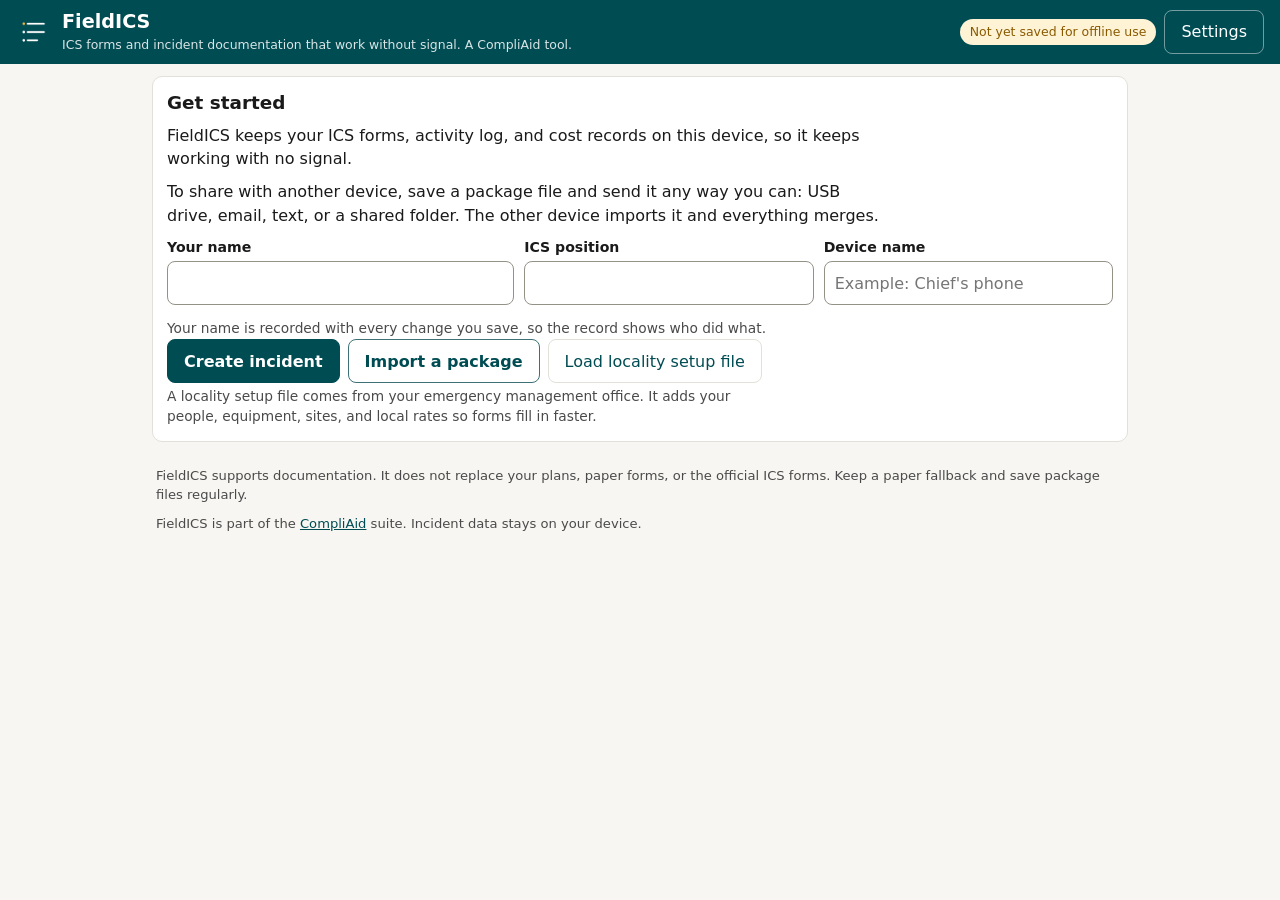
==== fieldics/index.html @ 42ddbeb1 "Add FieldICS at /fieldics/ and link it from the site FieldICS is an offline ICS forms and FEMA PA co" ====
<!doctype html>
<html lang="en">
<head>
  <meta charset="utf-8">
  <meta http-equiv="Content-Security-Policy" content="default-src 'self'; script-src 'self'; style-src 'self' 'unsafe-inline'; img-src 'self' data: blob:; media-src 'self' blob: mediastream:; connect-src 'self' data: blob:; font-src 'self'; worker-src 'self'; manifest-src 'self'; object-src 'none'; base-uri 'none'; form-action 'none'">
  <meta name="viewport" content="width=device-width, initial-scale=1, viewport-fit=cover">
  <meta name="theme-color" content="#004c53">
  <meta name="description" content="FieldICS by CompliAid: offline ICS forms and incident documentation for local emergency management.">
  <link rel="manifest" href="manifest.webmanifest">
  <link rel="icon" href="icons/icon-192.png">
  <link rel="apple-touch-icon" href="icons/apple-touch-icon.png">
  <link rel="stylesheet" href="styles.css">
  <title>FieldICS</title>
</head>
<body>
  <a class="skip" href="#view">Skip to the form</a>

  <header class="topbar">
    <div class="brand">
      <img src="icons/icon-192.png" alt="" width="36" height="36">
      <div>
        <h1>FieldICS</h1>
        <p class="tagline">ICS forms and incident documentation that work without signal. A CompliAid tool.</p>
      </div>
    </div>
    <div class="topbar-right">
      <span id="statusChip" class="chip" role="status">Starting...</span>
      <button type="button" id="settingsBtn" class="btn btn-quiet">Settings</button>
    </div>
  </header>

  <div id="banner" class="banner" role="alert" hidden></div>
  <div id="conflictBar" class="banner banner-info" hidden></div>
  <div id="noticeBar" class="notices" hidden></div>

  <main>
    <section id="incidentBar" class="card bar" hidden></section>
    <nav id="nav" class="tabs" aria-label="Forms" hidden></nav>
    <div id="view" tabindex="-1"></div>
  </main>

  <footer class="foot">
    <p>FieldICS supports documentation. It does not replace your plans, paper forms, or the official ICS forms. Keep a paper fallback and save package files regularly.</p>
    <p>FieldICS is part of the <a href="https://compliaid.com/">CompliAid</a> suite. Incident data stays on your device.</p>
  </footer>

  <div id="toast" class="toast" role="status" aria-live="polite" hidden></div>

  <button type="button" id="quickLogBtn" class="fab" aria-label="Log it: add an activity log entry" title="Add an ICS 214 entry from any screen (Ctrl+Shift+L)" hidden>Log it</button>

  <dialog id="quickLogDialog">
    <form id="qlForm" method="dialog" autocomplete="off">
      <h2>Log it</h2>
      <p class="hint">Adds an entry to the ICS 214 activity log without leaving this screen.</p>
      <div class="field">
        <label for="qlText">What happened</label>
        <textarea id="qlText" rows="4" maxlength="5000" required></textarea>
      </div>
      <div class="grid two">
        <div class="field">
          <label for="qlTime">Time of activity</label>
          <input type="datetime-local" id="qlTime">
        </div>
        <div class="field" id="qlNameBox">
          <label for="qlName">Your name</label>
          <input type="text" id="qlName" maxlength="120" list="people">
        </div>
      </div>
      <div class="row wrap">
        <button type="button" id="qlPhoto" class="btn btn-quiet btn-small">Add photo</button>
        <span id="qlPhotoNote" class="hint"></span>
      </div>
      <p id="qlError" class="error" role="alert" hidden></p>
      <div class="row end">
        <button type="button" id="qlCancel" class="btn btn-quiet">Cancel</button>
        <button type="submit" id="qlAdd" class="btn btn-primary">Add to log</button>
      </div>
    </form>
  </dialog>

  <dialog id="incidentDialog">
    <form id="incForm" method="dialog">
      <h2 id="incTitle">New incident</h2>
      <div class="field">
        <label for="incName">Incident name (required)</label>
        <input type="text" id="incName" maxlength="160" required>
      </div>
      <div class="grid two">
        <div class="field">
          <label for="incNumber">Incident number</label>
          <input type="text" id="incNumber" maxlength="60">
        </div>
        <div class="field">
          <label for="incLocation">Location or ICP</label>
          <input type="text" id="incLocation" maxlength="200">
        </div>
      </div>
      <fieldset id="incPeriodBox" class="field plain">
        <legend>Operational period 1</legend>
        <div class="grid two">
          <div class="field">
            <label for="incStart">Start</label>
            <input type="datetime-local" id="incStart">
          </div>
          <div class="field">
            <label for="incEnd">End</label>
            <input type="datetime-local" id="incEnd">
          </div>
        </div>
      </fieldset>
      <label class="check top field" for="incExercise"><input type="checkbox" id="incExercise"> This is an exercise or drill. Every screen, printout, PDF, and package file is marked EXERCISE, and pilot metrics count it separately.</label>
      <details id="incCostBox" class="field">
        <summary>Cost recovery details (for the PA cost summary)</summary>
        <div class="grid two">
          <div class="field">
            <label for="incApplicant">Applicant (agency name)</label>
            <input type="text" id="incApplicant" maxlength="200">
          </div>
          <div class="field">
            <label for="incPaId">FEMA PA ID</label>
            <input type="text" id="incPaId" maxlength="60">
          </div>
          <div class="field">
            <label for="incDisaster">Disaster number</label>
            <input type="text" id="incDisaster" maxlength="60" placeholder="DR-0000-VA">
          </div>
        </div>
      </details>
      <p id="incError" class="error" role="alert" hidden></p>
      <div class="row space">
        <button type="button" id="incDelete" class="btn btn-danger" hidden>Remove from this device</button>
        <span class="row">
          <button type="button" id="incCancel" class="btn btn-quiet">Cancel</button>
          <button type="submit" id="incSave" class="btn btn-primary">Save</button>
        </span>
      </div>
    </form>
  </dialog>

  <dialog id="periodDialog">
    <form id="perForm" method="dialog">
      <h2 id="perTitle">Operational period</h2>
      <p id="perNote" class="hint" hidden></p>
      <div class="grid two">
        <div class="field">
          <label for="perStart">Start (required)</label>
          <input type="datetime-local" id="perStart" required>
        </div>
        <div class="field">
          <label for="perEnd">End (required)</label>
          <input type="datetime-local" id="perEnd" required>
        </div>
      </div>
      <p id="perError" class="error" role="alert" hidden></p>
      <div class="row space">
        <button type="button" id="perDelete" class="btn btn-danger" hidden>Remove period</button>
        <span class="row">
          <button type="button" id="perCancel" class="btn btn-quiet">Cancel</button>
          <button type="submit" id="perSave" class="btn btn-primary">Save</button>
        </span>
      </div>
    </form>
  </dialog>

  <dialog id="settingsDialog">
    <form id="setForm" method="dialog">
      <h2>Settings</h2>
      <p class="hint">Saved on this device only. Your name and position fill in "Prepared by" and are recorded with every change you save.</p>
      <div class="grid two">
        <div class="field">
          <label for="setAuthor">Your name</label>
          <input type="text" id="setAuthor" maxlength="120">
        </div>
        <div class="field">
          <label for="setPosition">ICS position</label>
          <input type="text" id="setPosition" maxlength="120" list="ics-positions">
        </div>
        <div class="field">
          <label for="setAgency">Home agency</label>
          <input type="text" id="setAgency" maxlength="200">
        </div>
        <div class="field">
          <label for="setDevice">Device name</label>
          <input type="text" id="setDevice" maxlength="120" placeholder="Example: Chief's phone">
        </div>
      </div>
      <div class="grid two">
        <div class="field">
          <label for="setTheme">Display</label>
          <select id="setTheme">
            <option value="system">Match the device</option>
            <option value="light">Light</option>
            <option value="dark">Night (dark)</option>
          </select>
        </div>
        <div class="field">
          <label for="setText">Text size</label>
          <select id="setText">
            <option value="normal">Normal</option>
            <option value="large">Large</option>
            <option value="larger">Larger</option>
          </select>
        </div>
      </div>
      <div class="settings-tools">
        <button type="button" id="setSetupBtn" class="btn btn-quiet">Locality setup <span id="setSetupState" class="count"></span></button>
        <button type="button" id="setLockBtn" class="btn btn-quiet">Device lock <span id="setLockState" class="count"></span></button>
        <button type="button" id="setClockBtn" class="btn btn-quiet">Clock check</button>
      </div>
      <p id="setInfo" class="hint"></p>
      <div class="row end">
        <button type="button" id="setCancel" class="btn btn-quiet">Cancel</button>
        <button type="submit" id="setSave" class="btn btn-primary">Save</button>
      </div>
    </form>
  </dialog>

  <dialog id="exportDialog">
    <form id="expForm" method="dialog">
      <h2>Save package file</h2>
      <fieldset class="field plain">
        <legend>What to include</legend>
        <label class="choice"><input type="radio" name="expScope" value="full" checked> Everything in this incident</label>
        <label class="choice"><input type="radio" name="expScope" value="changes" id="expChanges"> Only changes since my last export <span id="expChangesCount"></span></label>
        <p class="hint">When in doubt, choose Everything. Importing the same item twice never creates duplicates.</p>
      </fieldset>
      <div class="field">
        <label class="check top" for="expNoPhotos"><input type="checkbox" id="expNoPhotos"> Leave out photos</label>
        <p class="hint" id="expPhotosNote"></p>
      </div>
      <div class="field">
        <label for="expPass">Passphrase (optional)</label>
        <input type="password" id="expPass" autocomplete="new-password">
        <p class="hint" id="expPassHint">Locks the file so only someone with the passphrase can read it. At least 8 characters. Share the passphrase separately, and do not lose it. It cannot be recovered.</p>
      </div>
      <div class="field">
        <label for="expPass2">Repeat passphrase</label>
        <input type="password" id="expPass2" autocomplete="new-password">
      </div>
      <p id="expError" class="error" role="alert" hidden></p>
      <div class="row end wrap">
        <button type="button" id="expCancel" class="btn btn-quiet">Cancel</button>
        <button type="button" id="expShare" class="btn" hidden>Share...</button>
        <button type="submit" id="expSave" class="btn btn-primary">Save file</button>
      </div>
    </form>
  </dialog>

  <dialog id="passDialog">
    <form id="passForm" method="dialog">
      <h2 id="passTitle">Passphrase</h2>
      <p id="passMessage"></p>
      <div class="field">
        <label for="passInput">Passphrase</label>
        <input type="password" id="passInput" autocomplete="off">
      </div>
      <p id="passError" class="error" role="alert" hidden></p>
      <div class="row end">
        <button type="button" id="passCancel" class="btn btn-quiet">Skip this file</button>
        <button type="submit" id="passOk" class="btn btn-primary">Unlock</button>
      </div>
    </form>
  </dialog>

  <dialog id="logPrintDialog">
    <form id="lpForm" method="dialog">
      <h2>ICS 214 activity log</h2>
      <p class="hint">Choose whose log and which period. The next screen saves a PDF or prints.</p>
      <div class="grid two">
        <div class="field">
          <label for="lpWho">Whose log</label>
          <select id="lpWho"></select>
        </div>
        <div class="field">
          <label for="lpPeriod">Operational period</label>
          <select id="lpPeriod"></select>
        </div>
        <div class="field">
          <label for="lpAgency">Home agency (and unit)</label>
          <input type="text" id="lpAgency" maxlength="200">
        </div>
        <div class="field">
          <label for="lpBy">Prepared by</label>
          <input type="text" id="lpBy" maxlength="120">
        </div>
        <div class="field">
          <label for="lpByPos">Position/title</label>
          <input type="text" id="lpByPos" maxlength="120" list="ics-positions">
        </div>
      </div>
      <label class="check field" for="lpPhotos"><input type="checkbox" id="lpPhotos"> Add a photo appendix</label>
      <div class="row end">
        <button type="button" id="lpCancel" class="btn btn-quiet">Cancel</button>
        <button type="submit" id="lpGo" class="btn btn-primary">Continue</button>
      </div>
    </form>
  </dialog>

  <dialog id="costPrintDialog">
    <form id="cpForm" method="dialog">
      <h2>PA cost summary</h2>
      <p class="hint">Lays out entries the way the FEMA Public Assistance summary records group them. Prints best in landscape.</p>
      <div class="grid two">
        <div class="field">
          <label for="cpCategory">Category of work</label>
          <select id="cpCategory"></select>
        </div>
        <div class="field">
          <label for="cpSite">Location or site</label>
          <select id="cpSite"></select>
        </div>
      </div>
      <fieldset class="field plain">
        <legend>Include</legend>
        <div id="cpTypes" class="checks-row"></div>
      </fieldset>
      <div class="grid two">
        <div class="field">
          <label for="cpBy">Certified by</label>
          <input type="text" id="cpBy" maxlength="120">
        </div>
        <div class="field">
          <label for="cpTitle">Title</label>
          <input type="text" id="cpTitle" maxlength="120">
        </div>
      </div>
      <label class="check field" for="cpPhotos"><input type="checkbox" id="cpPhotos"> Add a photo appendix (receipts and work photos)</label>
      <div class="row end">
        <button type="button" id="cpCancel" class="btn btn-quiet">Cancel</button>
        <button type="submit" id="cpGo" class="btn btn-primary">Continue</button>
      </div>
    </form>
  </dialog>

  <dialog id="messageDialog">
    <form method="dialog">
      <h2 id="msgTitle"></h2>
      <ul id="msgList" class="msg-list"></ul>
      <div class="row end">
        <button type="submit" class="btn btn-primary">OK</button>
      </div>
    </form>
  </dialog>

  <dialog id="panelDialog" class="wide">
    <div class="panel-head">
      <h2 id="panelTitle"></h2>
      <button type="button" id="panelClose" class="btn btn-quiet">Close</button>
    </div>
    <div id="panelBody"></div>
  </dialog>

  <section id="printArea" aria-hidden="true"></section>

  <input type="file" id="importFile" accept=".json,application/json" multiple hidden>
  <input type="file" id="imageFile" accept="image/*" hidden>
  <input type="file" id="photoFiles" accept="image/*" multiple hidden>
  <input type="file" id="setupFile" accept=".json,application/json" hidden>
  <input type="file" id="csvFile" accept=".csv,text/csv" hidden>
  <datalist id="ics-positions"></datalist>
  <datalist id="people"></datalist>
  <datalist id="cost-sites"></datalist>
  <datalist id="autofill-keys"></datalist>
  <datalist id="checkin-places"></datalist>

  <script src="js/forms.js"></script>
  <script src="js/core.js"></script>
  <script src="js/store.js"></script>
  <script src="js/print.js"></script>
  <script src="js/checks.js"></script>
  <script src="js/setup.js"></script>
  <script src="js/metrics.js"></script>
  <script src="js/secure.js"></script>
  <script src="js/qr.js"></script>
  <script src="js/pdf.js"></script>
  <script src="js/data/fema-rates-2025.js"></script>
  <script src="js/app/base.js"></script>
  <script src="js/app/state.js"></script>
  <script src="js/app/shell.js"></script>
  <script src="js/app/log.js"></script>
  <script src="js/app/editor.js"></script>
  <script src="js/app/photos.js"></script>
  <script src="js/app/lists.js"></script>
  <script src="js/app/costs.js"></script>
  <script src="js/app/records.js"></script>
  <script src="js/app/dialogs.js"></script>
  <script src="js/app/share.js"></script>
  <script src="js/app/printing.js"></script>
  <script src="js/app/checkin.js"></script>
  <script src="js/app/locality.js"></script>
  <script src="js/app/readiness.js"></script>
  <script src="js/app/tools.js"></script>
  <script src="js/app/lock.js"></script>
  <script src="js/app/transfer.js"></script>
  <script src="js/app/main.js"></script>
</body>
</html>
---- fieldics/styles.css ----
:root {
  --navy: #004c53;
  --navy-dark: #00363b;
  --steel: #3d7177;
  --bg: #f7f6f2;
  --card: #ffffff;
  --text: #1a1a1a;
  --muted: #4a4a4a;
  --line: #e2e0d8;
  --soft: #fbfaf7;
  --ok: #1d6b45;
  --ok-bg: #e3f3ea;
  --warn: #8a5a00;
  --warn-bg: #fff3d6;
  --warn-line: #ecd38e;
  --info-bg: #fff8e1;
  --danger: #a12b2b;
  --danger-bg: #fbe7e7;
  --focus: #0b63ce;
  --radius: 10px;
}

* { box-sizing: border-box; }

html { -webkit-text-size-adjust: 100%; }

body {
  margin: 0;
  background: var(--bg);
  color: var(--text);
  font: 16px/1.45 system-ui, -apple-system, "Segoe UI", Roboto, Helvetica, Arial, sans-serif;
  padding-bottom: env(safe-area-inset-bottom);
}

h1, h2, h3, h4 { margin: 0; line-height: 1.25; }
h2 { font-size: 1.15rem; margin-bottom: 10px; }
p { margin: 0 0 10px; }
a { color: var(--navy); }

.sr-only {
  position: absolute;
  width: 1px;
  height: 1px;
  padding: 0;
  margin: -1px;
  overflow: hidden;
  clip: rect(0, 0, 0, 0);
  white-space: nowrap;
  border: 0;
}

.skip {
  position: absolute;
  left: -999px;
  top: 8px;
  background: #fff;
  color: var(--navy);
  padding: 8px 12px;
  border-radius: 8px;
  z-index: 100;
}
.skip:focus { left: 8px; }

/* ---------- top bar and banners ---------- */

.topbar {
  background: var(--navy);
  color: #fff;
  padding: 10px 16px;
  padding-top: calc(10px + env(safe-area-inset-top));
  display: flex;
  align-items: center;
  justify-content: space-between;
  gap: 10px;
  flex-wrap: wrap;
}
.brand { display: flex; align-items: center; gap: 10px; min-width: 0; }
.brand img { border-radius: 8px; flex: 0 0 auto; }
.brand h1 { font-size: 1.2rem; }
.tagline { margin: 2px 0 0; font-size: 0.78rem; opacity: 0.85; }
@media (max-width: 520px) {
  .tagline { display: none; }
  .topbar { padding-top: calc(8px + env(safe-area-inset-top)); padding-bottom: 8px; }
}
.topbar-right { display: flex; align-items: center; gap: 8px; flex-wrap: wrap; }
.topbar .btn-quiet { color: #fff; border-color: rgba(255, 255, 255, 0.45); background: transparent; }
.topbar .btn-quiet:hover { background: rgba(255, 255, 255, 0.12); }

.chip {
  font-size: 0.78rem;
  padding: 4px 10px;
  border-radius: 999px;
  background: rgba(255, 255, 255, 0.16);
  white-space: nowrap;
}
.chip.ok { background: var(--ok-bg); color: var(--ok); }
.chip.warn { background: var(--warn-bg); color: var(--warn); }

.banner {
  background: var(--warn-bg);
  color: var(--warn);
  padding: 10px 16px;
  font-weight: 600;
  border-bottom: 1px solid var(--warn-line);
}
.banner-info { background: var(--info-bg); color: var(--warn-ink); font-weight: 500; }
.banner-info p { margin: 0 0 8px; font-weight: 600; }

/* ---------- layout ---------- */

main { max-width: 1000px; margin: 0 auto; padding: 12px 12px 8px; }
/* Room to scroll the last item clear of the Log it button. */
body:has(#quickLogBtn:not([hidden])) main { padding-bottom: 96px; }

.card {
  background: var(--card);
  border: 1px solid var(--line);
  border-radius: var(--radius);
  padding: 14px;
  margin-bottom: 12px;
}

.row { display: flex; align-items: center; gap: 8px; }
.row.wrap { flex-wrap: wrap; }
.row.end { justify-content: flex-end; margin-top: 12px; }
.row.space { justify-content: space-between; margin-top: 12px; flex-wrap: wrap; }
.tools { margin: 10px 0 0; }
.filters { margin: 10px 0; }
.filters select { width: auto; min-width: 160px; flex: 1 1 160px; }

.grid { display: grid; gap: 10px; grid-template-columns: 1fr; }
@media (min-width: 640px) {
  .grid.two { grid-template-columns: 1fr 1fr; }
  .grid.three { grid-template-columns: 1.2fr 1fr 1fr; }
}

.bar { padding: 8px 10px; }
.bar-row { display: flex; flex-wrap: wrap; align-items: center; gap: 2px 10px; }
.bar-row + .bar-row { margin-top: 6px; padding-top: 6px; border-top: 1px solid var(--line); }
.bar-label {
  width: 100%;
  font-weight: 700;
  font-size: 0.72rem;
  text-transform: uppercase;
  letter-spacing: 0.05em;
  color: var(--muted);
}
.bar-controls { display: flex; align-items: center; gap: 6px; flex: 1 1 auto; min-width: 0; }
.bar-controls select { flex: 1 1 auto; width: auto; min-width: 0; min-height: 40px; padding: 6px 8px; }
.bar-controls .btn { flex: 0 0 auto; min-height: 40px; }
.bar-controls .grow { flex: 1 1 auto; margin: 0; }
@media (min-width: 720px) {
  .bar-label { width: 150px; }
}

/* ---------- navigation ---------- */

.tabs {
  display: flex;
  gap: 6px;
  overflow-x: auto;
  padding: 2px 2px 8px;
  margin: 0 0 10px;
  scrollbar-width: thin;
  -webkit-overflow-scrolling: touch;
}
.tab, .subtab {
  flex: 0 0 auto;
  display: inline-flex;
  align-items: center;
  min-height: 40px;
  padding: 8px 14px;
  border-radius: 999px;
  border: 1px solid var(--line);
  background: #fff;
  color: var(--navy);
  font-weight: 600;
  font-size: 0.92rem;
  text-decoration: none;
  white-space: nowrap;
}
.tab:hover, .subtab:hover { background: #eceae3; }
@media (min-width: 760px) {
  .tabs, .subtabs { flex-wrap: wrap; overflow-x: visible; }
}
.tab[aria-current="page"], .subtab[aria-current="page"] { background: var(--navy); border-color: var(--navy); color: #fff; }
.badge {
  display: inline-block;
  min-width: 20px;
  padding: 0 6px;
  margin-left: 6px;
  border-radius: 999px;
  background: #c77700;
  color: #fff;
  font-size: 0.75rem;
  text-align: center;
}
.subtabs { display: flex; gap: 6px; overflow-x: auto; padding: 0 2px 8px; margin-bottom: 4px; }
.subtab { min-height: 36px; padding: 6px 12px; font-size: 0.88rem; }
.subtab .count { color: inherit; opacity: 0.75; margin-left: 2px; }

/* ---------- controls ---------- */

.field { margin: 0 0 10px; min-width: 0; }
.field label, .field legend { display: block; font-weight: 600; font-size: 0.88rem; margin-bottom: 4px; padding: 0; }
fieldset.plain { border: 0; padding: 0; margin: 0 0 10px; min-width: 0; }
details.field summary { cursor: pointer; font-weight: 600; color: var(--navy); margin-bottom: 8px; }

input[type="text"], input[type="password"], input[type="search"], input[type="datetime-local"], input[type="date"], input[type="time"], select, textarea {
  width: 100%;
  min-height: 44px;
  padding: 9px 10px;
  border: 1px solid #949187;
  border-radius: 8px;
  background: #fff;
  color: var(--text);
  font: inherit;
}
textarea { resize: vertical; min-height: 72px; }
input[aria-invalid="true"] { border-color: var(--danger); background: #fffafa; }
input.num { font-variant-numeric: tabular-nums; }

input:focus-visible, select:focus-visible, textarea:focus-visible, button:focus-visible, a:focus-visible {
  outline: 3px solid var(--focus);
  outline-offset: 1px;
}

.with-btn { display: flex; flex-wrap: wrap; gap: 6px; align-items: center; }
.with-btn input { flex: 1 1 190px; min-width: 0; }
.affix { display: flex; align-items: center; gap: 6px; }
.affix span { color: var(--muted); font-weight: 600; }
.affix input { flex: 1 1 auto; min-width: 0; }

.choice { display: flex; gap: 8px; align-items: flex-start; font-weight: 400 !important; margin-bottom: 6px !important; }
.choice input { margin-top: 5px; }
.check { display: inline-flex; align-items: center; gap: 6px; font-weight: 500 !important; cursor: pointer; }
.check input { width: 20px; height: 20px; margin: 0; flex: 0 0 auto; }
.check.small { font-size: 0.88rem; color: var(--muted); }
.check.top { align-items: flex-start; }
.check.top input { margin-top: 2px; }
.checks-row { display: flex; flex-wrap: wrap; gap: 8px 18px; }

.btn {
  min-height: 44px;
  padding: 9px 16px;
  border-radius: 8px;
  border: 1px solid var(--steel);
  background: #fff;
  color: var(--navy);
  font: inherit;
  font-weight: 600;
  cursor: pointer;
  text-decoration: none;
  display: inline-flex;
  align-items: center;
  justify-content: center;
  gap: 6px;
}
.btn:hover { background: #eceae3; }
.btn-primary { background: var(--navy); color: #fff; border-color: var(--navy); }
.btn-primary:hover { background: var(--navy-dark); }
.btn-quiet { border-color: var(--line); font-weight: 500; }
.btn-danger { color: var(--danger); border-color: var(--danger); }
.btn-danger:hover { background: var(--danger-bg); }
.btn-small { min-height: 36px; padding: 5px 12px; font-size: 0.86rem; }
.btn[disabled] { opacity: 0.5; cursor: not-allowed; }

.hint { color: var(--muted); font-size: 0.86rem; margin: 4px 0 0; }
.error { color: var(--danger); font-weight: 600; font-size: 0.92rem; margin: 8px 0 0; }
.field-error { color: var(--danger); font-size: 0.82rem; margin: 4px 0 0; }
.count { font-weight: 400; color: var(--muted); font-size: 0.9rem; }
.warn-text { color: var(--warn); font-weight: 600; }

/* ---------- editor ---------- */

.view-head { display: flex; justify-content: space-between; align-items: flex-start; gap: 10px; flex-wrap: wrap; }
.view-head h2 { margin-bottom: 4px; }
.auto-info { display: flex; flex-wrap: wrap; gap: 6px 22px; margin: 8px 0 0; }
.auto-info div { min-width: 0; }
.auto-info dt { font-size: 0.75rem; text-transform: uppercase; letter-spacing: 0.04em; color: var(--muted); }
.auto-info dd { margin: 0; font-weight: 600; overflow-wrap: anywhere; }
.saved-line { margin-top: 8px; }

.conflict-note {
  background: var(--warn-bg);
  border: 1px solid var(--warn-line);
  border-radius: 8px;
  padding: 10px 12px;
  margin: 10px 0 0;
  color: var(--warn-ink);
}
.conflict-note p { margin: 0 0 8px; }
.conflict-note p:last-child { margin-bottom: 0; }

.editor { display: grid; gap: 12px; grid-template-columns: minmax(0, 1fr); }
@media (min-width: 760px) {
  .editor { grid-template-columns: minmax(0, 1fr) minmax(0, 1fr); }
  .editor > * { grid-column: 1 / -1; }
  .editor > .block.half { grid-column: auto; }
}
.block {
  background: var(--card);
  border: 1px solid var(--line);
  border-radius: var(--radius);
  padding: 12px 14px;
  min-width: 0;
}
.block-title { font-size: 0.98rem; color: var(--navy); margin-bottom: 8px; }
.block > .hint { margin: -2px 0 10px; }
.section-title {
  font-size: 0.82rem;
  text-transform: uppercase;
  letter-spacing: 0.06em;
  color: var(--muted);
  margin: 6px 0 -4px;
}
.block-grid {
  display: grid;
  gap: 0 12px;
  grid-template-columns: repeat(auto-fill, minmax(min(100%, 240px), 1fr));
}
.block-grid > .kind-textarea,
.block-grid > .kind-rows,
.block-grid > .kind-checks,
.block-grid > .kind-image { grid-column: 1 / -1; }

.rows-list { margin: 4px 0 8px; }
.row-card {
  border: 1px solid var(--line);
  border-radius: 8px;
  padding: 10px;
  margin-bottom: 10px;
  background: var(--soft);
}
.row-head { display: flex; justify-content: space-between; align-items: center; gap: 8px; flex-wrap: wrap; margin-bottom: 6px; }
.row-num { font-weight: 700; font-size: 0.88rem; color: var(--navy); }
.row-tools { display: flex; gap: 6px; flex-wrap: wrap; }
.row-grid {
  display: grid;
  gap: 0 10px;
  grid-template-columns: repeat(auto-fill, minmax(min(100%, 170px), 1fr));
}
.row-grid > .kind-textarea { grid-column: 1 / -1; }
.row-grid .field label { font-size: 0.82rem; }

.image-field .thumb {
  display: block;
  max-width: 100%;
  max-height: 340px;
  border-radius: 8px;
  border: 1px solid var(--line);
  margin-bottom: 8px;
  background: #fff;
}

.actionbar {
  position: sticky;
  bottom: 0;
  z-index: 20;
  display: flex;
  flex-wrap: wrap;
  align-items: center;
  gap: 8px;
  margin: 12px -12px 0;
  padding: 10px 12px calc(10px + env(safe-area-inset-bottom));
  background: rgba(247, 246, 242, 0.97);
  border-top: 1px solid var(--line);
}
.dirty { color: var(--warn); font-weight: 600; font-size: 0.88rem; }
.form-error { margin: 10px 2px; }

/* ---------- lists ---------- */

.items { list-style: none; margin: 10px 0 0; padding: 0; }
.items li + li { margin-top: 8px; }
.item {
  display: block;
  padding: 10px 12px;
  border: 1px solid var(--line);
  border-left: 5px solid var(--steel);
  border-radius: 8px;
  color: var(--text);
  text-decoration: none;
  background: #fff;
}
.item:hover { background: #f3f1ec; }
.item.needs { border-left-color: #c77700; }
.item.is-deleted { opacity: 0.6; border-left-style: dashed; }
.item-top { display: flex; flex-wrap: wrap; align-items: center; gap: 6px 10px; }
.item-title { font-weight: 700; color: var(--navy); overflow-wrap: anywhere; }
.item-line { display: block; font-size: 0.88rem; color: var(--muted); margin-top: 2px; overflow-wrap: anywhere; }
.total-line { font-weight: 600; margin: 10px 0 0; }

.tag {
  display: inline-block;
  font-size: 0.74rem;
  font-weight: 700;
  padding: 2px 8px;
  border-radius: 999px;
  background: #e4eeee;
  color: var(--navy);
  margin-right: 4px;
}
.tag.warn { background: var(--warn-bg); color: var(--warn); }

.table-wrap { overflow-x: auto; margin: 8px 0; }
table.data { width: 100%; border-collapse: collapse; font-size: 0.92rem; }
table.data th, table.data td { text-align: left; padding: 8px; border-bottom: 1px solid var(--line); vertical-align: top; }
table.data th { font-size: 0.8rem; text-transform: uppercase; letter-spacing: 0.04em; color: var(--muted); }
table.data .num { text-align: right; font-variant-numeric: tabular-nums; white-space: nowrap; }
table.data tr.total td { font-weight: 700; border-bottom: 0; }
.small-title { font-size: 0.95rem; margin: 14px 0 4px; }

/* ---------- activity log ---------- */

.correct-banner {
  display: flex;
  justify-content: space-between;
  gap: 10px;
  background: var(--warn-bg);
  border: 1px solid var(--warn-line);
  border-radius: 8px;
  padding: 10px;
  margin-bottom: 12px;
}
.correct-banner p { margin: 4px 0 0; }
.log-head { display: flex; justify-content: space-between; align-items: center; gap: 10px; flex-wrap: wrap; margin-bottom: 10px; }
.log-head h2 { margin: 0; }
.log-head select { width: auto; min-width: 140px; }
.log { list-style: none; margin: 0; padding: 0; }
.entry {
  border: 1px solid var(--line);
  border-left: 5px solid var(--steel);
  border-radius: 8px;
  padding: 10px 12px;
  margin-bottom: 10px;
  background: #fff;
}
.entry.is-correction { border-left-color: var(--warn); background: #fffdf6; }
.entry.is-superseded { border-left-color: #a3a097; background: #f6f5f1; }
.entry.is-remote { border-left-style: dashed; }
.entry-head { display: flex; justify-content: space-between; gap: 8px; flex-wrap: wrap; font-size: 0.88rem; color: var(--muted); }
.entry-time { font-weight: 700; color: var(--text); font-variant-numeric: tabular-nums; }
.entry-text { margin: 6px 0; white-space: pre-wrap; overflow-wrap: anywhere; }
.entry-foot { display: flex; justify-content: space-between; align-items: center; gap: 8px; flex-wrap: wrap; font-size: 0.82rem; color: var(--muted); }

/* ---------- dialogs ---------- */

dialog {
  width: min(600px, calc(100vw - 24px));
  max-height: calc(100vh - 24px);
  overflow: auto;
  border: 0;
  border-radius: 12px;
  padding: 18px;
  box-shadow: 0 10px 40px rgba(0, 0, 0, 0.35);
  color: var(--text);
}
dialog.wide { width: min(1000px, calc(100vw - 16px)); }
dialog::backdrop { background: rgba(15, 25, 40, 0.55); }
dialog:not([open]) { display: none; }
dialog h2 { margin-bottom: 12px; }
.panel-head { display: flex; justify-content: space-between; align-items: flex-start; gap: 10px; margin-bottom: 8px; }
.panel-head h2 { margin: 6px 0 0; }

.msg-list { padding-left: 20px; margin: 0 0 10px; }
.msg-list li { margin-bottom: 8px; overflow-wrap: anywhere; }

.cmp-versions { display: grid; gap: 8px; grid-template-columns: repeat(auto-fit, minmax(min(100%, 260px), 1fr)); margin: 10px 0 4px; }
.cmp-version { border: 1px solid var(--line); border-radius: 8px; padding: 10px; background: var(--soft); }
.cmp-version .btn { margin-top: 8px; }
.cmp-letter { font-weight: 700; color: var(--navy); }
.cmp-field { border: 1px solid var(--line); border-radius: 8px; padding: 8px 10px 4px; margin: 0 0 10px; min-width: 0; }
.cmp-field legend { font-weight: 700; padding: 0 4px; }
.cmp-option { display: flex; align-items: flex-start; gap: 8px; padding: 6px 2px; border-top: 1px solid var(--line); cursor: pointer; }
.cmp-option:first-of-type { border-top: 0; }
.cmp-option input { width: 20px; height: 20px; margin: 1px 0 0; flex: 0 0 auto; }
.cmp-tag { flex: 0 0 auto; font-weight: 700; color: var(--navy); min-width: 1.2em; }
.cmp-val { white-space: pre-wrap; overflow-wrap: anywhere; font-weight: 400; min-width: 0; }

.history { list-style: none; margin: 0; padding: 0; }
.history li { border: 1px solid var(--line); border-radius: 8px; padding: 10px; margin-bottom: 8px; }
.history-meta { font-weight: 600; margin-bottom: 4px; }
.history .row { margin-top: 6px; }

.preview {
  background: #fff;
  border: 1px solid var(--line);
  padding: 12px;
  margin-top: 10px;
  overflow: auto;
}

.toast {
  position: fixed;
  left: 50%;
  bottom: calc(150px + env(safe-area-inset-bottom));
  transform: translateX(-50%);
  background: var(--navy-dark);
  color: #fff;
  padding: 11px 18px;
  border-radius: 14px;
  max-width: calc(100vw - 32px);
  font-weight: 600;
  z-index: 60;
  box-shadow: 0 6px 20px rgba(0, 0, 0, 0.25);
}

.welcome p { max-width: 70ch; }

.foot { max-width: 1000px; margin: 0 auto; padding: 4px 16px 28px; color: var(--muted); font-size: 0.82rem; }

/* ---------- 0.3: notices, Log it, photos, checks, QR, lock ---------- */

.notices { max-width: 1000px; margin: 8px auto 0; padding: 0 12px; display: grid; gap: 6px; }
.notice {
  display: flex;
  flex-wrap: wrap;
  align-items: center;
  justify-content: space-between;
  gap: 8px;
  padding: 10px 12px;
  border-radius: 8px;
  border: 1px solid var(--warn-line);
  background: var(--warn-bg);
  color: var(--warn-ink);
}
.notice-exercise { background: var(--exercise-bg); border-color: var(--exercise); color: var(--exercise-ink); justify-content: flex-start; }
.is-exercise .topbar { background: repeating-linear-gradient(135deg, var(--navy) 0 22px, var(--exercise-stripe) 22px 44px); }

.fab {
  position: fixed;
  right: max(16px, env(safe-area-inset-right));
  bottom: calc(86px + env(safe-area-inset-bottom));
  z-index: 40;
  min-height: 52px;
  padding: 0 20px;
  border-radius: 999px;
  border: 0;
  background: var(--accent);
  color: #fff;
  font: inherit;
  font-weight: 700;
  box-shadow: 0 6px 18px rgba(0, 0, 0, 0.3);
  cursor: pointer;
}
.fab:focus-visible { outline: 3px solid var(--focus); outline-offset: 3px; }

.photo-strip { display: grid; gap: 8px; }
.photo-row { display: flex; flex-wrap: wrap; gap: 8px; }
.photo-cell { display: grid; gap: 4px; justify-items: start; }
.photo-thumb {
  width: 108px;
  height: 84px;
  padding: 0;
  border: 1px solid var(--line);
  border-radius: 8px;
  overflow: hidden;
  background: var(--soft);
  cursor: pointer;
  display: flex;
  align-items: center;
  justify-content: center;
  font-size: 0.75rem;
  color: var(--muted);
  text-align: center;
}
.photo-thumb img { width: 100%; height: 100%; object-fit: cover; display: block; }
.photo-row.small .photo-thumb { width: 72px; height: 56px; }
.photo-thumb.missing { cursor: default; padding: 4px; }
.photo-large { display: block; max-width: 100%; max-height: 70vh; margin: 0 auto 8px; border-radius: 8px; }
.mini-thumb { width: 56px; height: 44px; object-fit: cover; border-radius: 6px; border: 1px solid var(--line); }
.entry-photos { margin: 0 0 10px; }
.entry .photo-row { margin: 4px 0 6px; }
.block-grid > .kind-images { grid-column: 1 / -1; }

.checkbar { display: flex; flex-wrap: wrap; gap: 8px; align-items: center; }
.checkbar select { width: auto; flex: 1 1 220px; min-height: 40px; }
.block.flash { box-shadow: 0 0 0 3px var(--focus); transition: box-shadow 0.3s; }
.block:focus { outline: none; }
.check-list { list-style: none; margin: 6px 0 12px; padding: 0; }
.check-list li { padding: 8px 10px; border: 1px solid var(--line); border-left-width: 5px; border-radius: 8px; margin-bottom: 6px; display: flex; flex-wrap: wrap; gap: 6px 10px; align-items: center; justify-content: space-between; }
.check-list li.lvl-fix { border-left-color: var(--danger); }
.check-list li.lvl-check { border-left-color: #c77700; }
.ok-note { background: var(--ok-bg); color: var(--ok); padding: 10px 12px; border-radius: 8px; font-weight: 600; }

.item.donated { border-left-color: var(--ok); }
.donated-box { border: 1px solid var(--line); border-left: 5px solid var(--ok); border-radius: 8px; padding: 8px 12px; margin: 10px 0; }
.items li { position: relative; }
.items li .item-action { position: absolute; right: 10px; top: 10px; }
.items li .item { padding-right: 112px; }
.items li .item:only-child { padding-right: 12px; }
/* On phones the action sits under the card, on the left, clear of the Log it button. */
@media (max-width: 599px) {
  .items li .item-action { position: static; margin: 6px 0 0 12px; }
  .items li .item { padding-right: 12px; }
}
.btn-wide { width: 100%; justify-content: flex-start; text-align: left; }
.rate-item { width: 100%; text-align: left; font: inherit; cursor: pointer; }
.rate-list { max-height: 55vh; overflow: auto; }
.plain-list { margin: 6px 0 10px; padding-left: 20px; }
.subcard { border-top: 1px solid var(--line); margin-top: 14px; padding-top: 10px; }
.settings-tools { display: flex; flex-wrap: wrap; gap: 8px; margin: 4px 0 8px; }

.qr-wrap { display: flex; justify-content: center; margin: 10px 0; }
.qr-canvas { width: min(92vw, 520px, 62vh); height: auto; aspect-ratio: 1; background: #fff; border-radius: 8px; image-rendering: pixelated; }
.qr-video { width: min(100%, 520px); max-height: 55vh; border-radius: 8px; background: #000; }
.qr-progress { display: flex; flex-wrap: wrap; gap: 3px; margin: 6px 0; }
.qr-part { width: 14px; height: 14px; border-radius: 3px; background: var(--line); }
.qr-part.got { background: var(--ok); }

.lock-card { max-width: 460px; margin: 24px auto; }
.clock-big { font-size: 2rem; font-weight: 700; font-variant-numeric: tabular-nums; margin: 4px 0 8px; }
.out-preview { max-height: 55vh; }
.out-preview .p-doc + .p-doc { margin-top: 18px; padding-top: 18px; border-top: 2px dashed #999; }

/* ---------- text size ---------- */

:root[data-text="large"] { font-size: 112.5%; }
:root[data-text="larger"] { font-size: 125%; }
:root[data-text="large"] body { font-size: 18px; }
:root[data-text="larger"] body { font-size: 20px; }

/* ---------- night mode ---------- */

:root {
  --accent: #b5471b;
  --warn-ink: #4d3600;
  --exercise: #6b3fa0;
  --exercise-bg: #f1eafb;
  --exercise-ink: #3c1f63;
  --exercise-stripe: #4b2c75;
}

:root[data-theme="dark"] {
  --navy: #7fc4c9;
  --navy-dark: #0c1617;
  --steel: #5f9ea3;
  --bg: #111716;
  --card: #1a2221;
  --text: #e8ecea;
  --muted: #a9b5b3;
  --line: #2f3d3c;
  --soft: #1f2928;
  --ok: #7fd3a5;
  --ok-bg: #173527;
  --warn: #ffd27a;
  --warn-bg: #3a2e12;
  --warn-line: #6b5420;
  --warn-ink: #ffe3a6;
  --info-bg: #33290f;
  --danger: #ff9b9b;
  --danger-bg: #3d1d1d;
  --focus: #7cb7ff;
  --accent: #d9693d;
  --exercise: #b892ea;
  --exercise-bg: #2a1d3d;
  --exercise-ink: #e3d2fb;
  --exercise-stripe: #3a2a58;
  color-scheme: dark;
}
@media (prefers-color-scheme: dark) {
  :root:not([data-theme="light"]) {
    --navy: #7fc4c9;
    --navy-dark: #0c1617;
    --steel: #5f9ea3;
    --bg: #111716;
    --card: #1a2221;
    --text: #e8ecea;
    --muted: #a9b5b3;
    --line: #2f3d3c;
    --soft: #1f2928;
    --ok: #7fd3a5;
    --ok-bg: #173527;
    --warn: #ffd27a;
    --warn-bg: #3a2e12;
    --warn-line: #6b5420;
    --warn-ink: #ffe3a6;
    --info-bg: #33290f;
    --danger: #ff9b9b;
    --danger-bg: #3d1d1d;
    --focus: #7cb7ff;
    --accent: #d9693d;
    --exercise: #b892ea;
    --exercise-bg: #2a1d3d;
    --exercise-ink: #e3d2fb;
    --exercise-stripe: #3a2a58;
    color-scheme: dark;
  }
}
:root[data-theme="dark"] .topbar { background: #0e1a1b; border-bottom: 1px solid var(--line); }
:root[data-theme="dark"] input[type="text"], :root[data-theme="dark"] input[type="password"], :root[data-theme="dark"] input[type="search"],
:root[data-theme="dark"] input[type="datetime-local"], :root[data-theme="dark"] input[type="date"], :root[data-theme="dark"] select,
:root[data-theme="dark"] textarea, :root[data-theme="dark"] .btn, :root[data-theme="dark"] .tab, :root[data-theme="dark"] .subtab,
:root[data-theme="dark"] .item, :root[data-theme="dark"] .entry, :root[data-theme="dark"] dialog {
  background: var(--card);
  color: var(--text);
  border-color: var(--line);
}
:root[data-theme="dark"] .btn-primary, :root[data-theme="dark"] .tab[aria-current="page"], :root[data-theme="dark"] .subtab[aria-current="page"] { background: #1f6f76; border-color: #1f6f76; color: #fff; }
:root[data-theme="dark"] .btn:hover, :root[data-theme="dark"] .tab:hover, :root[data-theme="dark"] .item:hover { background: var(--soft); }
:root[data-theme="dark"] .actionbar { background: rgba(17, 23, 22, 0.97); }
:root[data-theme="dark"] .entry.is-correction { background: #2a2614; }
:root[data-theme="dark"] .entry.is-superseded { background: #1b2120; }
:root[data-theme="dark"] .tag { background: #26393a; color: var(--text); }
:root[data-theme="dark"] .toast { background: #1f6f76; }
@media (prefers-color-scheme: dark) {
  :root:not([data-theme="light"]) .topbar { background: #0e1a1b; border-bottom: 1px solid var(--line); }
  :root:not([data-theme="light"]) input[type="text"], :root:not([data-theme="light"]) input[type="password"], :root:not([data-theme="light"]) input[type="search"],
  :root:not([data-theme="light"]) input[type="datetime-local"], :root:not([data-theme="light"]) input[type="date"], :root:not([data-theme="light"]) select,
  :root:not([data-theme="light"]) textarea, :root:not([data-theme="light"]) .btn, :root:not([data-theme="light"]) .tab, :root:not([data-theme="light"]) .subtab,
  :root:not([data-theme="light"]) .item, :root:not([data-theme="light"]) .entry, :root:not([data-theme="light"]) dialog {
    background: var(--card);
    color: var(--text);
    border-color: var(--line);
  }
  :root:not([data-theme="light"]) .btn-primary, :root:not([data-theme="light"]) .tab[aria-current="page"], :root:not([data-theme="light"]) .subtab[aria-current="page"] { background: #1f6f76; border-color: #1f6f76; color: #fff; }
  :root:not([data-theme="light"]) .btn:hover, :root:not([data-theme="light"]) .tab:hover, :root:not([data-theme="light"]) .item:hover { background: var(--soft); }
  :root:not([data-theme="light"]) .actionbar { background: rgba(17, 23, 22, 0.97); }
  :root:not([data-theme="light"]) .entry.is-correction { background: #2a2614; }
  :root:not([data-theme="light"]) .entry.is-superseded { background: #1b2120; }
  :root:not([data-theme="light"]) .tag { background: #26393a; color: var(--text); }
  :root:not([data-theme="light"]) .toast { background: #1f6f76; }
}
/* Printouts stay black on white in every theme. */
.preview, .p-doc { background: #fff; color: #000; }

[hidden] { display: none !important; }

/* ---------- printed forms (also used for on-screen previews) ---------- */

#printArea { display: none; }

.p-doc { color: #000; font: 9.5pt/1.3 Arial, Helvetica, sans-serif; }
.p-page { position: relative; }
.p-title { text-align: center; font-size: 13pt; font-weight: 700; margin: 0 0 6px; letter-spacing: 0.02em; }
.p-section { font-weight: 700; font-size: 9pt; letter-spacing: 0.08em; margin: 8px 0 2px; padding: 2px 6px; background: #000; color: #fff; }
table.p-head { width: 100%; border-collapse: collapse; margin: 0 0 -1px; table-layout: fixed; }
table.p-head td { border: 1px solid #000; padding: 3px 6px; vertical-align: top; }
.p-lbl { display: block; font-size: 7.5pt; font-weight: 700; text-transform: uppercase; }
.p-val { display: block; min-height: 1.2em; overflow-wrap: anywhere; }
.p-block { border: 1px solid #000; margin: -1px 0 0; break-inside: auto; }
.p-bh { font-weight: 700; font-size: 8.5pt; background: #e6e6e6; border-bottom: 1px solid #000; padding: 2px 6px; }
.p-bb { padding: 4px 6px; }
.p-sub { font-weight: 700; font-size: 8pt; margin: 4px 0 2px; }
.p-text { white-space: pre-wrap; overflow-wrap: anywhere; min-height: 2.6em; }
.p-text.p-tall { min-height: 7em; }
.p-line { min-height: 1.3em; overflow-wrap: anywhere; }
.p-note { font-style: italic; margin: 4px 0; }
.p-sketch { min-height: 3.5in; }
.p-img { display: block; max-width: 100%; max-height: 6in; margin: 2px auto; }
table.p-kv { width: 100%; border-collapse: collapse; table-layout: fixed; }
table.p-kv td { padding: 2px 4px; vertical-align: top; border-bottom: 1px solid #bbb; overflow-wrap: break-word; }
table.p-kv td.p-k { width: 22%; font-weight: 700; font-size: 8pt; }
.p-col table.p-kv td.p-k, .p-pair table.p-kv td.p-k { width: 42%; }
table.p-kv td.p-sig { height: 2.2em; }
table.p-grid { width: 100%; border-collapse: collapse; margin: 2px 0; }
table.p-grid th, table.p-grid td { border: 1px solid #000; padding: 2px 4px; vertical-align: top; text-align: left; overflow-wrap: break-word; word-break: normal; }
table.p-grid th { background: #f0f0f0; font-size: 7.5pt; }
table.p-grid td { white-space: pre-wrap; }
table.p-grid thead { display: table-header-group; }
table.p-grid tr { break-inside: avoid; }
table.p-grid tr.p-blank td { height: 1.6em; }
table.p-grid .p-num { text-align: right; white-space: nowrap; }
table.p-grid tr.p-sum td { font-weight: 700; background: #f5f5f5; }
table.p-grid tr.p-total td { background: #e6e6e6; }
table.p-grid tr.p-flag td:first-child { border-left: 4px solid #000; }
table.p-cost { font-size: 8pt; }
.p-checks { display: flex; flex-wrap: wrap; gap: 2px 16px; padding: 2px 0; }
.p-cols { display: grid; grid-template-columns: 1fr 1fr; gap: 0 6px; }
.p-col { min-width: 0; }
/* Metrics: keep each number on one line. */
.p-metrics .p-v { white-space: nowrap; width: 17%; text-align: right; }
.p-pair { display: grid; grid-template-columns: 1fr 1fr; margin-top: -1px; }
.p-pair > .p-block { margin: 0; min-width: 0; }
.p-pair > .p-block + .p-block { margin-left: -1px; }
.p-org { padding: 8px 0 4px; }
.p-org-row { display: flex; justify-content: center; gap: 10px; position: relative; margin: 0 0 16px; }
.p-org-box { border: 1px solid #000; padding: 4px 6px; width: 1.62in; min-height: 0.55in; text-align: center; }
.p-org-box .p-val { white-space: pre-wrap; overflow-wrap: break-word; }
.p-org-top::after { content: ""; position: absolute; left: 50%; bottom: -17px; height: 16px; border-left: 1px solid #000; }
.p-org-staff { justify-content: flex-end; }
.p-org-sections { border-top: 1px solid #000; padding-top: 12px; }
.p-cert { margin: 2px 0 6px; }
.p-foot { margin-top: 6px; font-size: 8pt; }
.p-foot-main { font-weight: 700; }
.p-audit { color: #333; }
.p-warn { font-weight: 700; margin-top: 2px; }
.p-exercise { text-align: center; font-weight: 700; font-size: 11pt; letter-spacing: 0.2em; border: 2px solid #000; padding: 2px 0; margin: 0 0 6px; }
.p-photos { display: flex; flex-wrap: wrap; gap: 6px; padding: 2px 0; }
.p-thumb { width: 1.45in; height: 1.1in; object-fit: cover; border: 1px solid #000; }
div.p-thumb, div.p-figimg { display: flex; align-items: center; justify-content: center; text-align: center; font-size: 7.5pt; padding: 4px; }
.p-appendix { display: grid; grid-template-columns: 1fr 1fr; gap: 10px; margin-top: 6px; }
.p-fig { margin: 0; break-inside: avoid; border: 1px solid #000; padding: 4px; }
.p-figimg { display: block; width: 100%; height: 3.1in; object-fit: contain; }
.p-cap { font-size: 8pt; margin-top: 3px; overflow-wrap: anywhere; }
table.p-211 { font-size: 7pt; table-layout: fixed; }
table.p-211 th { font-size: 6.5pt; }
table.p-211 tr.p-blank td { height: 2.4em; }
table.p-211 th:nth-child(1) { width: 3.5%; }
table.p-211 th:nth-child(2) { width: 6%; }
table.p-211 th:nth-child(3) { width: 5%; }
table.p-211 th:nth-child(4) { width: 5%; }
table.p-211 th:nth-child(5) { width: 3.5%; }
table.p-211 th:nth-child(6) { width: 7.5%; }
table.p-211 th:nth-child(7) { width: 3%; }
table.p-211 th:nth-child(8) { width: 5%; }
table.p-211 th:nth-child(9) { width: 6.5%; }
table.p-211 th:nth-child(10) { width: 6%; }
table.p-211 th:nth-child(11) { width: 5%; }
table.p-211 th:nth-child(12) { width: 7%; }
table.p-211 th:nth-child(13) { width: 6%; }
table.p-211 th:nth-child(14) { width: 6.5%; }
table.p-211 th:nth-child(15) { width: 5%; }
table.p-211 th:nth-child(16) { width: 6.5%; }
table.p-211 th:nth-child(17) { width: 7%; }
table.p-211 th:nth-child(18) { width: 5.5%; }
.p-cover-title { font-size: 22pt; margin-top: 0.6in; }
.p-cover-sub { text-align: center; font-size: 12pt; margin: 0 0 18px; }
.p-step { margin: 0 0 6px; }
.preview .p-break { margin-top: 18px; padding-top: 18px; border-top: 2px dashed #999; }

@media print {
  @page { size: letter; margin: 11mm; }
  @page wide { size: letter landscape; margin: 9mm; }
  html, body { background: #fff !important; }
  body > *:not(#printArea) { display: none !important; }
  #printArea { display: block !important; }
  .p-doc + .p-doc { break-before: page; }
  .p-break { break-before: page; }
  .p-wide { page: wide; }
  .p-block { break-inside: auto; }
  .p-bh { break-after: avoid; }
}
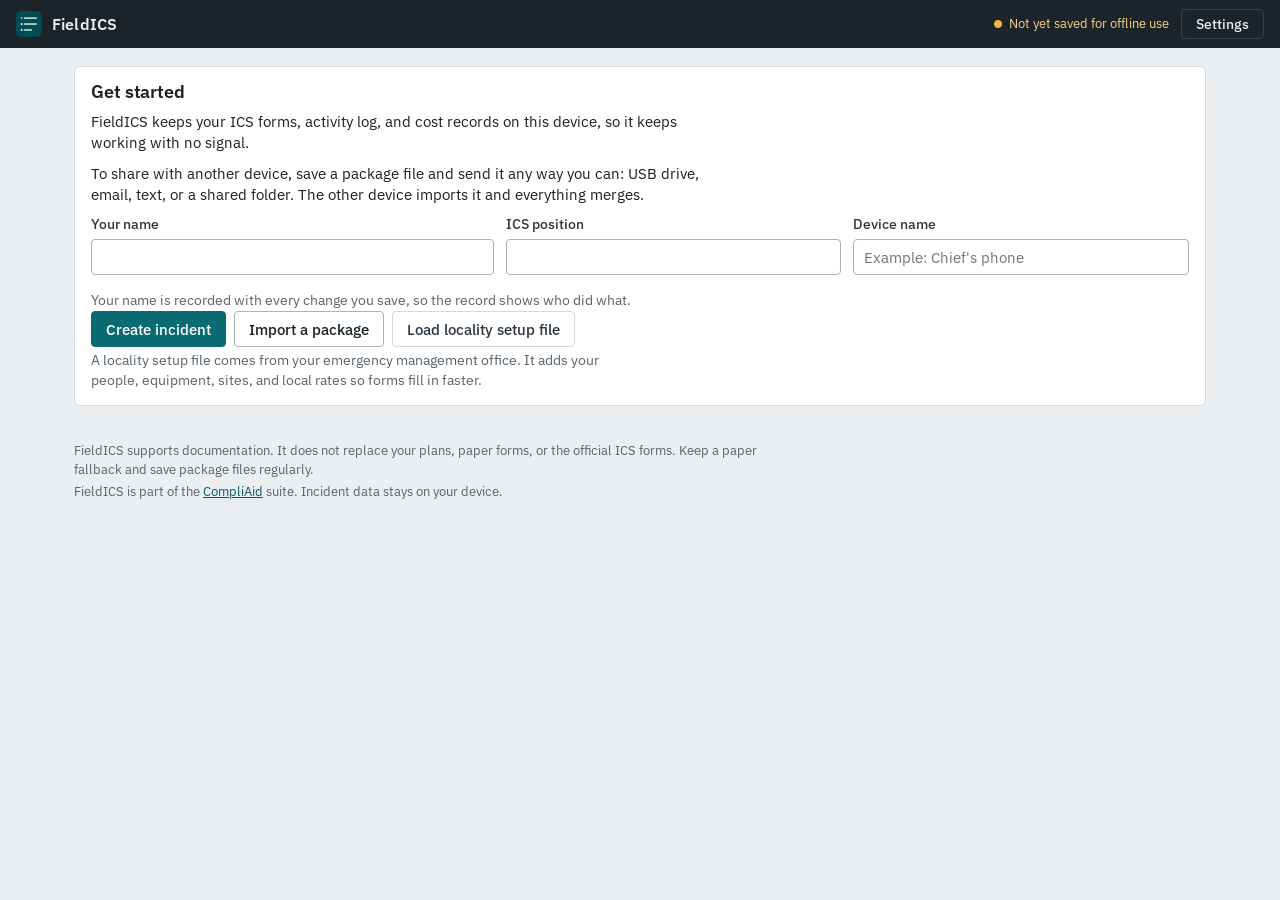
==== commit 8da38213: "FieldICS: console-style interface Reskins FieldICS to read like operations software: graphite top ba" ====
--- a/fieldics/index.html
+++ b/fieldics/index.html
@@ -4,7 +4,7 @@
   <meta charset="utf-8">
   <meta http-equiv="Content-Security-Policy" content="default-src 'self'; script-src 'self'; style-src 'self' 'unsafe-inline'; img-src 'self' data: blob:; media-src 'self' blob: mediastream:; connect-src 'self' data: blob:; font-src 'self'; worker-src 'self'; manifest-src 'self'; object-src 'none'; base-uri 'none'; form-action 'none'">
   <meta name="viewport" content="width=device-width, initial-scale=1, viewport-fit=cover">
-  <meta name="theme-color" content="#004c53">
+  <meta name="theme-color" content="#1c2329">
   <meta name="description" content="FieldICS by CompliAid: offline ICS forms and incident documentation for local emergency management.">
   <link rel="manifest" href="manifest.webmanifest">
   <link rel="icon" href="icons/icon-192.png">
@@ -17,11 +17,8 @@
 
   <header class="topbar">
     <div class="brand">
-      <img src="icons/icon-192.png" alt="" width="36" height="36">
-      <div>
-        <h1>FieldICS</h1>
-        <p class="tagline">ICS forms and incident documentation that work without signal. A CompliAid tool.</p>
-      </div>
+      <img src="icons/icon-192.png" alt="" width="26" height="26">
+      <h1>FieldICS</h1>
     </div>
     <div class="topbar-right">
       <span id="statusChip" class="chip" role="status">Starting...</span>
@@ -29,20 +26,32 @@
     </div>
   </header>
 
+  <div class="context">
+    <section id="incidentBar" class="bar" aria-label="Incident and operational period" hidden></section>
+    <div id="opsClock" class="ops-clock" aria-live="off">
+      <span class="ops-time" id="opsTime"></span>
+      <span class="ops-sub" id="opsSub"></span>
+    </div>
+  </div>
+
   <div id="banner" class="banner" role="alert" hidden></div>
   <div id="conflictBar" class="banner banner-info" hidden></div>
-  <div id="noticeBar" class="notices" hidden></div>
-
-  <main>
-    <section id="incidentBar" class="card bar" hidden></section>
-    <nav id="nav" class="tabs" aria-label="Forms" hidden></nav>
-    <div id="view" tabindex="-1"></div>
-  </main>
-
-  <footer class="foot">
-    <p>FieldICS supports documentation. It does not replace your plans, paper forms, or the official ICS forms. Keep a paper fallback and save package files regularly.</p>
-    <p>FieldICS is part of the <a href="https://compliaid.com/">CompliAid</a> suite. Incident data stays on your device.</p>
-  </footer>
+
+  <div class="shell">
+    <aside class="side">
+      <nav id="nav" class="tabs" aria-label="Forms" hidden></nav>
+    </aside>
+    <div class="work">
+      <div id="noticeBar" class="notices" hidden></div>
+      <main>
+        <div id="view" tabindex="-1"></div>
+      </main>
+      <footer class="foot">
+        <p>FieldICS supports documentation. It does not replace your plans, paper forms, or the official ICS forms. Keep a paper fallback and save package files regularly.</p>
+        <p>FieldICS is part of the <a href="https://compliaid.com/">CompliAid</a> suite. Incident data stays on your device.</p>
+      </footer>
+    </div>
+  </div>
 
   <div id="toast" class="toast" role="status" aria-live="polite" hidden></div>
 
--- a/fieldics/styles.css
+++ b/fieldics/styles.css
@@ -1,23 +1,70 @@
+/*
+ * FieldICS screen styles.
+ * A working console: graphite chrome, an incident strip with the live clock,
+ * grouped navigation, and forms laid out as bordered panels with header bars.
+ * Printed forms are styled separately at the end of this file.
+ */
+
+@font-face { font-family: "IBM Plex Sans"; font-weight: 400; font-style: normal; font-display: swap; src: url("fonts/ibm-plex-sans-latin-400-normal.woff2") format("woff2"); }
+@font-face { font-family: "IBM Plex Sans"; font-weight: 500; font-style: normal; font-display: swap; src: url("fonts/ibm-plex-sans-latin-500-normal.woff2") format("woff2"); }
+@font-face { font-family: "IBM Plex Sans"; font-weight: 600; font-style: normal; font-display: swap; src: url("fonts/ibm-plex-sans-latin-600-normal.woff2") format("woff2"); }
+@font-face { font-family: "IBM Plex Sans Condensed"; font-weight: 500; font-style: normal; font-display: swap; src: url("fonts/ibm-plex-sans-condensed-latin-500-normal.woff2") format("woff2"); }
+@font-face { font-family: "IBM Plex Sans Condensed"; font-weight: 600; font-style: normal; font-display: swap; src: url("fonts/ibm-plex-sans-condensed-latin-600-normal.woff2") format("woff2"); }
+
 :root {
-  --navy: #004c53;
-  --navy-dark: #00363b;
-  --steel: #3d7177;
-  --bg: #f7f6f2;
+  /* Chrome: the top bar and incident strip. */
+  --chrome: #1c2329;
+  --chrome-2: #252e36;
+  --chrome-line: #36424c;
+  --chrome-text: #e8edf1;
+  --chrome-muted: #a3b0ba;
+  /* Work area. */
+  --bg: #eceff1;
   --card: #ffffff;
-  --text: #1a1a1a;
-  --muted: #4a4a4a;
-  --line: #e2e0d8;
-  --soft: #fbfaf7;
-  --ok: #1d6b45;
-  --ok-bg: #e3f3ea;
-  --warn: #8a5a00;
-  --warn-bg: #fff3d6;
-  --warn-line: #ecd38e;
-  --info-bg: #fff8e1;
-  --danger: #a12b2b;
-  --danger-bg: #fbe7e7;
-  --focus: #0b63ce;
-  --radius: 10px;
+  --soft: #f5f7f8;
+  --side: #f7f9fa;
+  --text: #172026;
+  --muted: #56636d;
+  --line: #d2d8dd;
+  --line-strong: #a9b3bb;
+  --hover: #e8edf0;
+  --hover-line: #8d98a1;
+  --text-2: #2c3740;
+  --tag-bg: #e7ecef;
+  --tag-ink: #34424c;
+  --correction-bg: #fffcf3;
+  --bar-bg: rgba(255, 255, 255, 0.97);
+  /* One action color: CompliAid teal, brightened for screens. */
+  --action: #0a6b73;
+  --action-dark: #08575e;
+  --action-tint: #e1eff0;
+  --action-ink: #075a61;
+  /* Status. */
+  --ok: #1e7a46;
+  --ok-bg: #e4f3ea;
+  --warn: #8f5b00;
+  --warn-bg: #fff4dc;
+  --warn-line: #e6c675;
+  --warn-ink: #4d3600;
+  --info-bg: #fff7e3;
+  --danger: #b42318;
+  --danger-bg: #fdecea;
+  --focus: #1a66d2;
+  --exercise: #6b3fa0;
+  --exercise-bg: #f2ebfb;
+  --exercise-ink: #3c1f63;
+  --r-sm: 4px;
+  --r: 6px;
+  --font: "IBM Plex Sans", system-ui, -apple-system, "Segoe UI", Roboto, Helvetica, Arial, sans-serif;
+  --font-cond: "IBM Plex Sans Condensed", "IBM Plex Sans", system-ui, -apple-system, "Segoe UI", Roboto, Arial, sans-serif;
+  /* Control sizes: comfortable for fingers, tighter with a mouse (below). */
+  --ctl: 44px;
+  --ctl-sm: 36px;
+  --fs: 16px;
+}
+
+@media (pointer: fine) {
+  :root { --ctl: 36px; --ctl-sm: 30px; --fs: 14.5px; }
 }
 
 * { box-sizing: border-box; }
@@ -28,14 +75,16 @@
   margin: 0;
   background: var(--bg);
   color: var(--text);
-  font: 16px/1.45 system-ui, -apple-system, "Segoe UI", Roboto, Helvetica, Arial, sans-serif;
+  font: 400 var(--fs)/1.45 var(--font);
+  font-feature-settings: "tnum" 0;
   padding-bottom: env(safe-area-inset-bottom);
 }
 
-h1, h2, h3, h4 { margin: 0; line-height: 1.25; }
-h2 { font-size: 1.15rem; margin-bottom: 10px; }
+h1, h2, h3, h4 { margin: 0; line-height: 1.25; font-weight: 600; }
+h2 { font-size: 1.12rem; margin-bottom: 8px; letter-spacing: -0.005em; }
+h3 { font-size: 1rem; }
 p { margin: 0 0 10px; }
-a { color: var(--navy); }
+a { color: var(--action-ink); }
 
 .sr-only {
   position: absolute;
@@ -54,69 +103,316 @@
   left: -999px;
   top: 8px;
   background: #fff;
-  color: var(--navy);
+  color: var(--action-ink);
   padding: 8px 12px;
-  border-radius: 8px;
+  border-radius: var(--r-sm);
   z-index: 100;
 }
 .skip:focus { left: 8px; }
 
-/* ---------- top bar and banners ---------- */
+/* ---------- top bar ---------- */
 
 .topbar {
-  background: var(--navy);
-  color: #fff;
-  padding: 10px 16px;
-  padding-top: calc(10px + env(safe-area-inset-top));
+  background: var(--chrome);
+  color: var(--chrome-text);
+  padding: 0 16px;
+  padding-top: env(safe-area-inset-top);
+  min-height: 48px;
   display: flex;
   align-items: center;
   justify-content: space-between;
-  gap: 10px;
+  gap: 12px;
+}
+.brand { display: flex; align-items: center; gap: 10px; min-width: 0; }
+.brand img { border-radius: 5px; flex: 0 0 auto; display: block; }
+.brand h1 { font-size: 1.02rem; font-weight: 600; letter-spacing: 0.01em; }
+.topbar-right { display: flex; align-items: center; gap: 12px; }
+.topbar .btn-quiet {
+  color: var(--chrome-text);
+  border-color: var(--chrome-line);
+  background: transparent;
+  min-height: var(--ctl-sm);
+  font-size: 0.88rem;
+}
+.topbar .btn-quiet:hover { background: var(--chrome-2); }
+
+.chip {
+  display: inline-flex;
+  align-items: center;
+  gap: 7px;
+  font-size: 0.8rem;
+  color: var(--chrome-muted);
+  white-space: nowrap;
+}
+.chip::before {
+  content: "";
+  width: 8px;
+  height: 8px;
+  border-radius: 50%;
+  background: var(--chrome-muted);
+  flex: 0 0 auto;
+}
+.chip.ok::before { background: #3fbf7f; }
+.chip.warn::before { background: #f0b43c; }
+.chip.warn { color: #f3d48f; }
+@media (max-width: 560px) {
+  .chip { font-size: 0; gap: 0; }
+  .chip::before { width: 10px; height: 10px; }
+}
+
+/* ---------- incident strip ---------- */
+
+.context {
+  background: var(--chrome-2);
+  color: var(--chrome-text);
+  border-top: 1px solid var(--chrome-line);
+  display: flex;
+  align-items: stretch;
   flex-wrap: wrap;
-}
-.brand { display: flex; align-items: center; gap: 10px; min-width: 0; }
-.brand img { border-radius: 8px; flex: 0 0 auto; }
-.brand h1 { font-size: 1.2rem; }
-.tagline { margin: 2px 0 0; font-size: 0.78rem; opacity: 0.85; }
-@media (max-width: 520px) {
-  .tagline { display: none; }
-  .topbar { padding-top: calc(8px + env(safe-area-inset-top)); padding-bottom: 8px; }
-}
-.topbar-right { display: flex; align-items: center; gap: 8px; flex-wrap: wrap; }
-.topbar .btn-quiet { color: #fff; border-color: rgba(255, 255, 255, 0.45); background: transparent; }
-.topbar .btn-quiet:hover { background: rgba(255, 255, 255, 0.12); }
-
-.chip {
+  gap: 0;
+}
+.is-exercise .context { box-shadow: inset 0 3px 0 var(--exercise); }
+
+.bar { flex: 1 1 520px; display: flex; flex-wrap: wrap; min-width: 0; padding: 6px 8px 8px 16px; gap: 6px 20px; }
+.bar-row { display: flex; align-items: center; gap: 4px 10px; flex: 1 1 300px; min-width: 0; }
+.bar-label {
+  font-family: var(--font-cond);
+  font-weight: 500;
   font-size: 0.78rem;
-  padding: 4px 10px;
-  border-radius: 999px;
-  background: rgba(255, 255, 255, 0.16);
+  color: var(--chrome-muted);
   white-space: nowrap;
 }
-.chip.ok { background: var(--ok-bg); color: var(--ok); }
-.chip.warn { background: var(--warn-bg); color: var(--warn); }
+.bar-controls { display: flex; align-items: center; gap: 6px; flex: 1 1 auto; min-width: 0; }
+.bar-controls select {
+  flex: 1 1 auto;
+  width: auto;
+  min-width: 0;
+  min-height: var(--ctl-sm);
+  padding: 4px 28px 4px 10px;
+  background-color: var(--chrome);
+  color: var(--chrome-text);
+  border-color: var(--chrome-line);
+  font-family: var(--font-cond);
+  font-weight: 600;
+  font-size: 0.95rem;
+}
+.bar-controls .btn {
+  flex: 0 0 auto;
+  min-height: var(--ctl-sm);
+  background: transparent;
+  color: var(--chrome-text);
+  border-color: var(--chrome-line);
+}
+.bar-controls .btn:hover { background: var(--chrome); }
+.bar-controls .grow { flex: 1 1 auto; margin: 0; color: var(--chrome-muted); }
+
+.ops-clock {
+  flex: 0 0 auto;
+  margin-left: auto;
+  display: flex;
+  flex-direction: column;
+  justify-content: center;
+  align-items: flex-end;
+  padding: 6px 16px;
+  border-left: 1px solid var(--chrome-line);
+  font-family: var(--font-cond);
+  line-height: 1.15;
+}
+.ops-time { font-size: 1.45rem; font-weight: 600; font-variant-numeric: tabular-nums; letter-spacing: 0.02em; }
+.ops-sub { font-size: 0.78rem; color: var(--chrome-muted); font-variant-numeric: tabular-nums; white-space: nowrap; }
+@media (max-width: 719px) {
+  .bar { padding: 6px 12px 4px; flex-basis: 100%; }
+  .bar-row { flex-basis: 100%; }
+  .bar-label { width: 52px; white-space: normal; line-height: 1.1; }
+  .ops-clock {
+    flex-direction: row;
+    align-items: baseline;
+    justify-content: space-between;
+    gap: 10px;
+    width: 100%;
+    margin: 0;
+    padding: 2px 12px 7px;
+    border-left: 0;
+  }
+  .ops-time { font-size: 1.05rem; }
+}
+
+/* ---------- banners and notices ---------- */
 
 .banner {
   background: var(--warn-bg);
-  color: var(--warn);
-  padding: 10px 16px;
+  color: var(--warn-ink);
+  padding: 9px 16px;
+  font-weight: 500;
+  border-bottom: 1px solid var(--warn-line);
+}
+.banner-info { background: var(--info-bg); }
+.banner-info p { margin: 0 0 8px; font-weight: 600; }
+
+.notices { display: grid; gap: 8px; padding: 12px 12px 0; }
+.notice {
+  display: flex;
+  flex-wrap: wrap;
+  align-items: center;
+  justify-content: space-between;
+  gap: 8px 12px;
+  padding: 9px 12px;
+  border: 1px solid var(--warn-line);
+  border-left: 4px solid var(--warn);
+  border-radius: var(--r-sm);
+  background: var(--warn-bg);
+  color: var(--warn-ink);
+}
+.notice-exercise { background: var(--exercise-bg); border-color: #cdb8ea; border-left-color: var(--exercise); color: var(--exercise-ink); justify-content: flex-start; }
+
+/* ---------- shell: sidebar and work area ---------- */
+
+.shell { display: block; }
+/* No incident open (first run, locked): no strip, no sidebar. */
+.context:has(#incidentBar[hidden]) { display: none; }
+.side:has(#nav[hidden]) { display: none; }
+.work { min-width: 0; }
+main { padding: 12px; }
+/* Room to scroll the last item clear of the Log it button. */
+body:has(#quickLogBtn:not([hidden])) main { padding-bottom: 88px; }
+
+.side {
+  position: sticky;
+  top: 0;
+  z-index: 25;
+  background: var(--card);
+  border-bottom: 1px solid var(--line);
+}
+
+/* Phone and tablet: the navigation is a scrolling strip of tabs. */
+.tabs {
+  display: flex;
+  overflow-x: auto;
+  padding: 0 8px;
+  scrollbar-width: none;
+  -webkit-overflow-scrolling: touch;
+}
+.tabs::-webkit-scrollbar { display: none; }
+.nav-group { display: none; }
+.tab {
+  flex: 0 0 auto;
+  display: inline-flex;
+  align-items: center;
+  gap: 6px;
+  min-height: 46px;
+  padding: 0 10px;
+  border-bottom: 3px solid transparent;
+  color: var(--muted);
+  font-weight: 500;
+  font-size: 0.92rem;
+  text-decoration: none;
+  white-space: nowrap;
+}
+.tab:hover { color: var(--text); }
+.tab[aria-current="page"] { color: var(--text); border-bottom-color: var(--action); font-weight: 600; }
+.nav-code {
+  font-family: var(--font-cond);
   font-weight: 600;
-  border-bottom: 1px solid var(--warn-line);
-}
-.banner-info { background: var(--info-bg); color: var(--warn-ink); font-weight: 500; }
-.banner-info p { margin: 0 0 8px; font-weight: 600; }
-
-/* ---------- layout ---------- */
-
-main { max-width: 1000px; margin: 0 auto; padding: 12px 12px 8px; }
-/* Room to scroll the last item clear of the Log it button. */
-body:has(#quickLogBtn:not([hidden])) main { padding-bottom: 96px; }
+  font-size: 0.8rem;
+  color: var(--action-ink);
+  font-variant-numeric: tabular-nums;
+}
+.badge {
+  display: inline-block;
+  min-width: 20px;
+  padding: 0 6px;
+  border-radius: 10px;
+  background: var(--warn);
+  color: #fff;
+  font-size: 0.72rem;
+  font-weight: 600;
+  line-height: 18px;
+  text-align: center;
+}
+
+/* Second-level tabs (cost types): a segmented control. */
+.subtabs {
+  display: flex;
+  max-width: 100%;
+  width: fit-content;
+  overflow-x: auto;
+  margin: 0 0 12px;
+  border: 1px solid var(--line-strong);
+  border-radius: var(--r-sm);
+  background: var(--card);
+  scrollbar-width: none;
+}
+.subtabs::-webkit-scrollbar { display: none; }
+.subtab {
+  flex: 0 0 auto;
+  display: inline-flex;
+  align-items: center;
+  gap: 6px;
+  min-height: var(--ctl-sm);
+  padding: 0 12px;
+  border-right: 1px solid var(--line);
+  color: var(--text-2);
+  font-size: 0.88rem;
+  font-weight: 500;
+  text-decoration: none;
+  white-space: nowrap;
+}
+.subtab:last-child { border-right: 0; }
+.subtab:hover { background: var(--soft); }
+.subtab[aria-current="page"] { background: var(--action); color: #fff; }
+.subtab .count {
+  font-size: 0.78rem;
+  color: inherit;
+  opacity: 0.7;
+  font-variant-numeric: tabular-nums;
+}
+
+/* Laptop and desktop: a fixed sidebar, grouped by ICS function. */
+@media (min-width: 1024px) {
+  .shell { display: grid; grid-template-columns: 228px minmax(0, 1fr); align-items: start; }
+  .shell:has(#nav[hidden]) { display: block; }
+  .shell:has(#nav[hidden]) main, .shell:has(#nav[hidden]) .foot { margin: 0 auto; }
+  .side {
+    top: 0;
+    height: 100vh;
+    overflow-y: auto;
+    background: var(--side);
+    border-bottom: 0;
+    border-right: 1px solid var(--line);
+  }
+  .tabs { display: block; padding: 10px 0 24px; overflow: visible; }
+  .nav-group {
+    display: block;
+    padding: 14px 18px 4px;
+    font-size: 0.76rem;
+    font-weight: 600;
+    color: var(--muted);
+  }
+  .nav-group:first-child { padding-top: 4px; }
+  .tab {
+    display: grid;
+    grid-template-columns: 46px 1fr auto;
+    align-items: center;
+    min-height: 34px;
+    padding: 0 12px 0 15px;
+    border-bottom: 0;
+    border-left: 3px solid transparent;
+    font-size: 0.9rem;
+  }
+  .tab:hover { background: var(--hover); }
+  .tab[aria-current="page"] { background: var(--action-tint); border-left-color: var(--action); }
+  .tab .nav-name:only-child { grid-column: 1 / 3; }
+  main { padding: 18px 24px; max-width: 1180px; }
+  .notices { padding: 18px 24px 0; max-width: 1180px; }
+}
+
+/* ---------- panels ---------- */
 
 .card {
   background: var(--card);
   border: 1px solid var(--line);
-  border-radius: var(--radius);
-  padding: 14px;
+  border-radius: var(--r);
+  padding: 14px 16px;
   margin-bottom: 12px;
 }
 
@@ -124,167 +420,113 @@
 .row.wrap { flex-wrap: wrap; }
 .row.end { justify-content: flex-end; margin-top: 12px; }
 .row.space { justify-content: space-between; margin-top: 12px; flex-wrap: wrap; }
-.tools { margin: 10px 0 0; }
+.tools { margin: 12px 0 0; }
 .filters { margin: 10px 0; }
 .filters select { width: auto; min-width: 160px; flex: 1 1 160px; }
 
-.grid { display: grid; gap: 10px; grid-template-columns: 1fr; }
+.grid { display: grid; gap: 0 12px; grid-template-columns: 1fr; }
 @media (min-width: 640px) {
   .grid.two { grid-template-columns: 1fr 1fr; }
   .grid.three { grid-template-columns: 1.2fr 1fr 1fr; }
 }
 
-.bar { padding: 8px 10px; }
-.bar-row { display: flex; flex-wrap: wrap; align-items: center; gap: 2px 10px; }
-.bar-row + .bar-row { margin-top: 6px; padding-top: 6px; border-top: 1px solid var(--line); }
-.bar-label {
-  width: 100%;
-  font-weight: 700;
-  font-size: 0.72rem;
-  text-transform: uppercase;
-  letter-spacing: 0.05em;
-  color: var(--muted);
-}
-.bar-controls { display: flex; align-items: center; gap: 6px; flex: 1 1 auto; min-width: 0; }
-.bar-controls select { flex: 1 1 auto; width: auto; min-width: 0; min-height: 40px; padding: 6px 8px; }
-.bar-controls .btn { flex: 0 0 auto; min-height: 40px; }
-.bar-controls .grow { flex: 1 1 auto; margin: 0; }
-@media (min-width: 720px) {
-  .bar-label { width: 150px; }
-}
-
-/* ---------- navigation ---------- */
-
-.tabs {
-  display: flex;
-  gap: 6px;
-  overflow-x: auto;
-  padding: 2px 2px 8px;
-  margin: 0 0 10px;
-  scrollbar-width: thin;
-  -webkit-overflow-scrolling: touch;
-}
-.tab, .subtab {
-  flex: 0 0 auto;
-  display: inline-flex;
-  align-items: center;
-  min-height: 40px;
-  padding: 8px 14px;
-  border-radius: 999px;
-  border: 1px solid var(--line);
-  background: #fff;
-  color: var(--navy);
-  font-weight: 600;
-  font-size: 0.92rem;
-  text-decoration: none;
-  white-space: nowrap;
-}
-.tab:hover, .subtab:hover { background: #eceae3; }
-@media (min-width: 760px) {
-  .tabs, .subtabs { flex-wrap: wrap; overflow-x: visible; }
-}
-.tab[aria-current="page"], .subtab[aria-current="page"] { background: var(--navy); border-color: var(--navy); color: #fff; }
-.badge {
-  display: inline-block;
-  min-width: 20px;
-  padding: 0 6px;
-  margin-left: 6px;
-  border-radius: 999px;
-  background: #c77700;
-  color: #fff;
-  font-size: 0.75rem;
-  text-align: center;
-}
-.subtabs { display: flex; gap: 6px; overflow-x: auto; padding: 0 2px 8px; margin-bottom: 4px; }
-.subtab { min-height: 36px; padding: 6px 12px; font-size: 0.88rem; }
-.subtab .count { color: inherit; opacity: 0.75; margin-left: 2px; }
-
 /* ---------- controls ---------- */
 
-.field { margin: 0 0 10px; min-width: 0; }
-.field label, .field legend { display: block; font-weight: 600; font-size: 0.88rem; margin-bottom: 4px; padding: 0; }
-fieldset.plain { border: 0; padding: 0; margin: 0 0 10px; min-width: 0; }
-details.field summary { cursor: pointer; font-weight: 600; color: var(--navy); margin-bottom: 8px; }
+.field { margin: 0 0 12px; min-width: 0; }
+.field label, .field legend { display: block; font-weight: 500; font-size: 0.86rem; color: var(--text-2); margin-bottom: 4px; padding: 0; }
+fieldset.plain { border: 0; padding: 0; margin: 0 0 12px; min-width: 0; }
+details.field summary { cursor: pointer; font-weight: 600; color: var(--action-ink); margin-bottom: 8px; }
 
 input[type="text"], input[type="password"], input[type="search"], input[type="datetime-local"], input[type="date"], input[type="time"], select, textarea {
   width: 100%;
-  min-height: 44px;
-  padding: 9px 10px;
-  border: 1px solid #949187;
-  border-radius: 8px;
-  background: #fff;
+  min-height: var(--ctl);
+  padding: 6px 10px;
+  border: 1px solid var(--line-strong);
+  border-radius: var(--r-sm);
+  background: var(--card);
   color: var(--text);
   font: inherit;
-}
-textarea { resize: vertical; min-height: 72px; }
-input[aria-invalid="true"] { border-color: var(--danger); background: #fffafa; }
+  font-size: max(16px, 1em);
+}
+@media (pointer: fine) {
+  input[type="text"], input[type="password"], input[type="search"], input[type="datetime-local"], input[type="date"], input[type="time"], select, textarea { font-size: 1em; }
+}
+input:hover, select:hover, textarea:hover { border-color: var(--hover-line); }
+textarea { resize: vertical; min-height: 72px; line-height: 1.45; }
+input[aria-invalid="true"] { border-color: var(--danger); background: #fff8f7; }
 input.num { font-variant-numeric: tabular-nums; }
 
-input:focus-visible, select:focus-visible, textarea:focus-visible, button:focus-visible, a:focus-visible {
-  outline: 3px solid var(--focus);
+input:focus-visible, select:focus-visible, textarea:focus-visible, button:focus-visible, a:focus-visible, summary:focus-visible {
+  outline: 2px solid var(--focus);
   outline-offset: 1px;
 }
+input:focus-visible, select:focus-visible, textarea:focus-visible { border-color: var(--focus); }
 
 .with-btn { display: flex; flex-wrap: wrap; gap: 6px; align-items: center; }
 .with-btn input { flex: 1 1 190px; min-width: 0; }
 .affix { display: flex; align-items: center; gap: 6px; }
-.affix span { color: var(--muted); font-weight: 600; }
+.affix span { color: var(--muted); font-weight: 500; }
 .affix input { flex: 1 1 auto; min-width: 0; }
 
 .choice { display: flex; gap: 8px; align-items: flex-start; font-weight: 400 !important; margin-bottom: 6px !important; }
-.choice input { margin-top: 5px; }
-.check { display: inline-flex; align-items: center; gap: 6px; font-weight: 500 !important; cursor: pointer; }
-.check input { width: 20px; height: 20px; margin: 0; flex: 0 0 auto; }
-.check.small { font-size: 0.88rem; color: var(--muted); }
+.choice input { margin-top: 4px; accent-color: var(--action); }
+.check { display: inline-flex; align-items: center; gap: 7px; font-weight: 400 !important; cursor: pointer; }
+.check input { width: 18px; height: 18px; margin: 0; flex: 0 0 auto; accent-color: var(--action); }
+.check.small { font-size: 0.86rem; color: var(--muted); }
 .check.top { align-items: flex-start; }
 .check.top input { margin-top: 2px; }
 .checks-row { display: flex; flex-wrap: wrap; gap: 8px 18px; }
 
 .btn {
-  min-height: 44px;
-  padding: 9px 16px;
-  border-radius: 8px;
-  border: 1px solid var(--steel);
-  background: #fff;
-  color: var(--navy);
+  min-height: var(--ctl);
+  padding: 0 14px;
+  border-radius: var(--r-sm);
+  border: 1px solid var(--line-strong);
+  background: var(--card);
+  color: var(--text);
   font: inherit;
-  font-weight: 600;
+  font-weight: 500;
   cursor: pointer;
   text-decoration: none;
   display: inline-flex;
   align-items: center;
   justify-content: center;
   gap: 6px;
-}
-.btn:hover { background: #eceae3; }
-.btn-primary { background: var(--navy); color: #fff; border-color: var(--navy); }
-.btn-primary:hover { background: var(--navy-dark); }
-.btn-quiet { border-color: var(--line); font-weight: 500; }
-.btn-danger { color: var(--danger); border-color: var(--danger); }
-.btn-danger:hover { background: var(--danger-bg); }
-.btn-small { min-height: 36px; padding: 5px 12px; font-size: 0.86rem; }
-.btn[disabled] { opacity: 0.5; cursor: not-allowed; }
+  white-space: nowrap;
+}
+.btn:hover { background: var(--soft); border-color: var(--hover-line); }
+.btn:active { background: var(--hover); }
+.btn-primary { background: var(--action); color: #fff; border-color: var(--action); }
+.btn-primary:hover { background: var(--action-dark); border-color: var(--action-dark); }
+.btn-primary:active { background: var(--action-dark); }
+.btn-quiet { border-color: var(--line); color: var(--text-2); }
+.btn-danger { color: var(--danger); border-color: #e3a19b; }
+.btn-danger:hover { background: var(--danger-bg); border-color: var(--danger); }
+.btn-small { min-height: var(--ctl-sm); padding: 0 10px; font-size: 0.86rem; }
+.btn[disabled] { opacity: 0.45; cursor: not-allowed; }
+.btn-wide { width: 100%; justify-content: flex-start; text-align: left; white-space: normal; padding-top: 8px; padding-bottom: 8px; }
 
 .hint { color: var(--muted); font-size: 0.86rem; margin: 4px 0 0; }
-.error { color: var(--danger); font-weight: 600; font-size: 0.92rem; margin: 8px 0 0; }
+.error { color: var(--danger); font-weight: 500; font-size: 0.9rem; margin: 8px 0 0; }
 .field-error { color: var(--danger); font-size: 0.82rem; margin: 4px 0 0; }
-.count { font-weight: 400; color: var(--muted); font-size: 0.9rem; }
+.count { font-weight: 400; color: var(--muted); font-size: 0.88rem; }
 .warn-text { color: var(--warn); font-weight: 600; }
 
-/* ---------- editor ---------- */
+/* ---------- form editor ---------- */
 
 .view-head { display: flex; justify-content: space-between; align-items: flex-start; gap: 10px; flex-wrap: wrap; }
 .view-head h2 { margin-bottom: 4px; }
-.auto-info { display: flex; flex-wrap: wrap; gap: 6px 22px; margin: 8px 0 0; }
+.auto-info { display: flex; flex-wrap: wrap; gap: 6px 28px; margin: 10px 0 0; padding-top: 10px; border-top: 1px solid var(--line); }
 .auto-info div { min-width: 0; }
-.auto-info dt { font-size: 0.75rem; text-transform: uppercase; letter-spacing: 0.04em; color: var(--muted); }
-.auto-info dd { margin: 0; font-weight: 600; overflow-wrap: anywhere; }
+.auto-info dt { font-size: 0.78rem; color: var(--muted); }
+.auto-info dd { margin: 0; font-weight: 600; overflow-wrap: anywhere; font-variant-numeric: tabular-nums; }
 .saved-line { margin-top: 8px; }
 
 .conflict-note {
   background: var(--warn-bg);
   border: 1px solid var(--warn-line);
-  border-radius: 8px;
+  border-left: 4px solid var(--warn);
+  border-radius: var(--r-sm);
   padding: 10px 12px;
   margin: 10px 0 0;
   color: var(--warn-ink);
@@ -301,57 +543,87 @@
 .block {
   background: var(--card);
   border: 1px solid var(--line);
-  border-radius: var(--radius);
-  padding: 12px 14px;
+  border-radius: var(--r);
+  padding: 0 14px 2px;
   min-width: 0;
-}
-.block-title { font-size: 0.98rem; color: var(--navy); margin-bottom: 8px; }
-.block > .hint { margin: -2px 0 10px; }
+  scroll-margin-top: 60px;
+}
+/* Each form block opens with a header bar carrying its ICS block number and name. */
+.block-title {
+  margin: 0 -14px 12px;
+  padding: 8px 14px;
+  background: var(--soft);
+  border-bottom: 1px solid var(--line);
+  border-radius: var(--r) var(--r) 0 0;
+  font-size: 0.92rem;
+  font-weight: 600;
+  color: var(--text);
+}
+.block > .hint { margin: -4px 0 12px; }
 .section-title {
-  font-size: 0.82rem;
-  text-transform: uppercase;
-  letter-spacing: 0.06em;
+  font-size: 0.95rem;
+  font-weight: 600;
   color: var(--muted);
-  margin: 6px 0 -4px;
+  margin: 10px 0 -4px;
+  padding-bottom: 4px;
+  border-bottom: 2px solid var(--line);
 }
 .block-grid {
   display: grid;
-  gap: 0 12px;
+  gap: 0 14px;
   grid-template-columns: repeat(auto-fill, minmax(min(100%, 240px), 1fr));
 }
 .block-grid > .kind-textarea,
 .block-grid > .kind-rows,
 .block-grid > .kind-checks,
-.block-grid > .kind-image { grid-column: 1 / -1; }
-
-.rows-list { margin: 4px 0 8px; }
+.block-grid > .kind-image,
+.block-grid > .kind-images { grid-column: 1 / -1; }
+
+.rows-list { margin: 2px 0 8px; }
 .row-card {
   border: 1px solid var(--line);
-  border-radius: 8px;
-  padding: 10px;
-  margin-bottom: 10px;
+  border-radius: var(--r-sm);
+  padding: 0 10px;
+  margin-bottom: 8px;
+  background: var(--card);
+}
+.row-head {
+  display: flex;
+  justify-content: space-between;
+  align-items: center;
+  gap: 8px;
+  flex-wrap: wrap;
+  margin: 0 -10px 10px;
+  padding: 4px 6px 4px 10px;
   background: var(--soft);
-}
-.row-head { display: flex; justify-content: space-between; align-items: center; gap: 8px; flex-wrap: wrap; margin-bottom: 6px; }
-.row-num { font-weight: 700; font-size: 0.88rem; color: var(--navy); }
-.row-tools { display: flex; gap: 6px; flex-wrap: wrap; }
+  border-bottom: 1px solid var(--line);
+}
+.row-num { font-family: var(--font-cond); font-weight: 600; font-size: 0.86rem; color: var(--muted); }
+.row-tools { display: flex; gap: 4px; flex-wrap: wrap; }
+.row-tools .btn { min-height: 28px; padding: 0 8px; font-size: 0.8rem; border-color: transparent; background: transparent; color: var(--muted); }
+.row-tools .btn:hover { background: var(--hover); color: var(--text); }
 .row-grid {
   display: grid;
   gap: 0 10px;
   grid-template-columns: repeat(auto-fill, minmax(min(100%, 170px), 1fr));
 }
 .row-grid > .kind-textarea { grid-column: 1 / -1; }
-.row-grid .field label { font-size: 0.82rem; }
+.row-grid .field label { font-size: 0.8rem; }
 
 .image-field .thumb {
   display: block;
   max-width: 100%;
   max-height: 340px;
-  border-radius: 8px;
+  border-radius: var(--r-sm);
   border: 1px solid var(--line);
   margin-bottom: 8px;
   background: #fff;
 }
+
+.checkbar { display: flex; flex-wrap: wrap; gap: 8px; align-items: center; }
+.checkbar select { width: auto; flex: 1 1 220px; min-width: 0; max-width: 100%; min-height: var(--ctl-sm); }
+.block.flash { box-shadow: 0 0 0 2px var(--focus); transition: box-shadow 0.3s; }
+.block:focus { outline: none; }
 
 .actionbar {
   position: sticky;
@@ -363,53 +635,80 @@
   gap: 8px;
   margin: 12px -12px 0;
   padding: 10px 12px calc(10px + env(safe-area-inset-bottom));
-  background: rgba(247, 246, 242, 0.97);
+  background: var(--bar-bg);
   border-top: 1px solid var(--line);
-}
-.dirty { color: var(--warn); font-weight: 600; font-size: 0.88rem; }
+  box-shadow: 0 -1px 0 rgba(23, 32, 38, 0.03);
+}
+@media (min-width: 1024px) {
+  .actionbar { margin: 16px -24px 0; padding-left: 24px; padding-right: 24px; }
+}
+.dirty { color: var(--warn); font-weight: 500; font-size: 0.86rem; }
 .form-error { margin: 10px 2px; }
 
-/* ---------- lists ---------- */
-
-.items { list-style: none; margin: 10px 0 0; padding: 0; }
-.items li + li { margin-top: 8px; }
+/* ---------- record lists: dense rows in one bordered table ---------- */
+
+.items {
+  list-style: none;
+  margin: 12px 0 0;
+  padding: 0;
+  border: 1px solid var(--line);
+  border-radius: var(--r-sm);
+  background: var(--card);
+  overflow: hidden;
+}
+.items:empty { display: none; }
+.items li { position: relative; }
+.items li + li { border-top: 1px solid var(--line); }
 .item {
   display: block;
-  padding: 10px 12px;
-  border: 1px solid var(--line);
-  border-left: 5px solid var(--steel);
-  border-radius: 8px;
+  padding: 10px 14px 10px 13px;
+  border-left: 3px solid transparent;
   color: var(--text);
   text-decoration: none;
-  background: #fff;
-}
-.item:hover { background: #f3f1ec; }
-.item.needs { border-left-color: #c77700; }
-.item.is-deleted { opacity: 0.6; border-left-style: dashed; }
-.item-top { display: flex; flex-wrap: wrap; align-items: center; gap: 6px 10px; }
-.item-title { font-weight: 700; color: var(--navy); overflow-wrap: anywhere; }
-.item-line { display: block; font-size: 0.88rem; color: var(--muted); margin-top: 2px; overflow-wrap: anywhere; }
-.total-line { font-weight: 600; margin: 10px 0 0; }
+  background: transparent;
+}
+a.item:hover, button.item:hover { background: var(--soft); }
+.item.needs { border-left-color: var(--warn); }
+.item.donated { border-left-color: var(--ok); }
+.item.is-deleted { opacity: 0.55; }
+.item.is-deleted .item-title { text-decoration: line-through; }
+.item-top { display: flex; flex-wrap: wrap; align-items: center; gap: 4px 10px; }
+.item-title { font-weight: 600; color: var(--text); overflow-wrap: anywhere; }
+.item-line { display: block; font-size: 0.86rem; color: var(--muted); margin-top: 2px; overflow-wrap: anywhere; font-variant-numeric: tabular-nums; }
+.items li .item-action { position: absolute; right: 12px; top: 9px; }
+.items li .item { padding-right: 120px; }
+.items li .item:only-child { padding-right: 14px; }
+/* Phones: the action sits under the row, on the left, clear of the Log it button. */
+@media (max-width: 599px) {
+  .items li .item-action { position: static; margin: 0 0 10px 16px; }
+  .items li .item { padding-right: 14px; }
+}
+.rate-item { width: 100%; text-align: left; font: inherit; cursor: pointer; border: 0; border-left: 3px solid transparent; }
+.rate-list { max-height: 55vh; overflow: auto; }
+.total-line { font-weight: 600; margin: 12px 0 0; font-variant-numeric: tabular-nums; }
 
 .tag {
   display: inline-block;
   font-size: 0.74rem;
-  font-weight: 700;
-  padding: 2px 8px;
-  border-radius: 999px;
-  background: #e4eeee;
-  color: var(--navy);
+  font-weight: 500;
+  padding: 1px 7px;
+  border-radius: var(--r-sm);
+  background: var(--tag-bg);
+  color: var(--tag-ink);
   margin-right: 4px;
+  white-space: nowrap;
 }
 .tag.warn { background: var(--warn-bg); color: var(--warn); }
 
-.table-wrap { overflow-x: auto; margin: 8px 0; }
-table.data { width: 100%; border-collapse: collapse; font-size: 0.92rem; }
-table.data th, table.data td { text-align: left; padding: 8px; border-bottom: 1px solid var(--line); vertical-align: top; }
-table.data th { font-size: 0.8rem; text-transform: uppercase; letter-spacing: 0.04em; color: var(--muted); }
+.table-wrap { overflow-x: auto; margin: 10px 0; border: 1px solid var(--line); border-radius: var(--r-sm); }
+table.data { width: 100%; border-collapse: collapse; font-size: 0.9rem; background: var(--card); }
+table.data th, table.data td { text-align: left; padding: 7px 10px; border-bottom: 1px solid var(--line); vertical-align: top; }
+table.data th { font-family: var(--font-cond); font-weight: 600; font-size: 0.82rem; color: var(--muted); background: var(--soft); }
+table.data tr:last-child td { border-bottom: 0; }
+table.data td:first-child { min-width: 9.5em; }
 table.data .num { text-align: right; font-variant-numeric: tabular-nums; white-space: nowrap; }
-table.data tr.total td { font-weight: 700; border-bottom: 0; }
-.small-title { font-size: 0.95rem; margin: 14px 0 4px; }
+table.data tr.total td { font-weight: 600; background: var(--soft); }
+.small-title { font-size: 0.95rem; margin: 16px 0 6px; }
 
 /* ---------- activity log ---------- */
 
@@ -419,30 +718,31 @@
   gap: 10px;
   background: var(--warn-bg);
   border: 1px solid var(--warn-line);
-  border-radius: 8px;
-  padding: 10px;
+  border-left: 4px solid var(--warn);
+  border-radius: var(--r-sm);
+  padding: 10px 12px;
   margin-bottom: 12px;
 }
 .correct-banner p { margin: 4px 0 0; }
 .log-head { display: flex; justify-content: space-between; align-items: center; gap: 10px; flex-wrap: wrap; margin-bottom: 10px; }
 .log-head h2 { margin: 0; }
 .log-head select { width: auto; min-width: 140px; }
-.log { list-style: none; margin: 0; padding: 0; }
+.log { list-style: none; margin: 0; padding: 0; border: 1px solid var(--line); border-radius: var(--r-sm); overflow: hidden; }
+.log:empty { display: none; }
 .entry {
-  border: 1px solid var(--line);
-  border-left: 5px solid var(--steel);
-  border-radius: 8px;
-  padding: 10px 12px;
-  margin-bottom: 10px;
-  background: #fff;
-}
-.entry.is-correction { border-left-color: var(--warn); background: #fffdf6; }
-.entry.is-superseded { border-left-color: #a3a097; background: #f6f5f1; }
-.entry.is-remote { border-left-style: dashed; }
-.entry-head { display: flex; justify-content: space-between; gap: 8px; flex-wrap: wrap; font-size: 0.88rem; color: var(--muted); }
-.entry-time { font-weight: 700; color: var(--text); font-variant-numeric: tabular-nums; }
-.entry-text { margin: 6px 0; white-space: pre-wrap; overflow-wrap: anywhere; }
-.entry-foot { display: flex; justify-content: space-between; align-items: center; gap: 8px; flex-wrap: wrap; font-size: 0.82rem; color: var(--muted); }
+  border-left: 3px solid transparent;
+  padding: 10px 14px 10px 13px;
+  background: var(--card);
+}
+.entry + .entry { border-top: 1px solid var(--line); }
+.entry.is-correction { border-left-color: var(--warn); background: var(--correction-bg); }
+.entry.is-superseded { border-left-color: var(--line-strong); background: var(--soft); color: var(--muted); }
+.entry.is-remote { border-left-color: var(--action); }
+.entry-head { display: flex; justify-content: space-between; gap: 8px; flex-wrap: wrap; font-size: 0.86rem; color: var(--muted); }
+.entry-time { font-family: var(--font-cond); font-weight: 600; font-size: 0.95rem; color: var(--text); font-variant-numeric: tabular-nums; }
+.entry-text { margin: 4px 0 6px; white-space: pre-wrap; overflow-wrap: anywhere; }
+.entry-foot { display: flex; justify-content: space-between; align-items: center; gap: 8px; flex-wrap: wrap; font-size: 0.8rem; color: var(--muted); }
+.entry-foot .btn { min-height: 28px; font-size: 0.8rem; }
 
 /* ---------- dialogs ---------- */
 
@@ -450,36 +750,50 @@
   width: min(600px, calc(100vw - 24px));
   max-height: calc(100vh - 24px);
   overflow: auto;
-  border: 0;
-  border-radius: 12px;
-  padding: 18px;
-  box-shadow: 0 10px 40px rgba(0, 0, 0, 0.35);
+  border: 1px solid var(--line);
+  border-radius: 8px;
+  padding: 18px 20px;
+  box-shadow: 0 16px 48px rgba(16, 24, 30, 0.28);
   color: var(--text);
+  background: var(--card);
 }
 dialog.wide { width: min(1000px, calc(100vw - 16px)); }
-dialog::backdrop { background: rgba(15, 25, 40, 0.55); }
+dialog::backdrop { background: rgba(18, 24, 29, 0.55); }
 dialog:not([open]) { display: none; }
-dialog h2 { margin-bottom: 12px; }
-.panel-head { display: flex; justify-content: space-between; align-items: flex-start; gap: 10px; margin-bottom: 8px; }
-.panel-head h2 { margin: 6px 0 0; }
+dialog h2 { margin-bottom: 14px; font-size: 1.08rem; }
+.panel-head {
+  display: flex;
+  justify-content: space-between;
+  align-items: center;
+  gap: 10px;
+  margin: -18px -20px 14px;
+  padding: 12px 16px 12px 20px;
+  border-bottom: 1px solid var(--line);
+  background: var(--soft);
+  position: sticky;
+  top: -18px;
+  z-index: 2;
+}
+.panel-head h2 { margin: 0; }
 
 .msg-list { padding-left: 20px; margin: 0 0 10px; }
 .msg-list li { margin-bottom: 8px; overflow-wrap: anywhere; }
 
 .cmp-versions { display: grid; gap: 8px; grid-template-columns: repeat(auto-fit, minmax(min(100%, 260px), 1fr)); margin: 10px 0 4px; }
-.cmp-version { border: 1px solid var(--line); border-radius: 8px; padding: 10px; background: var(--soft); }
+.cmp-version { border: 1px solid var(--line); border-radius: var(--r-sm); padding: 10px 12px; background: var(--soft); }
 .cmp-version .btn { margin-top: 8px; }
-.cmp-letter { font-weight: 700; color: var(--navy); }
-.cmp-field { border: 1px solid var(--line); border-radius: 8px; padding: 8px 10px 4px; margin: 0 0 10px; min-width: 0; }
-.cmp-field legend { font-weight: 700; padding: 0 4px; }
-.cmp-option { display: flex; align-items: flex-start; gap: 8px; padding: 6px 2px; border-top: 1px solid var(--line); cursor: pointer; }
+.cmp-letter { font-family: var(--font-cond); font-weight: 600; color: var(--action-ink); }
+.cmp-field { border: 1px solid var(--line); border-radius: var(--r-sm); padding: 8px 12px 4px; margin: 0 0 10px; min-width: 0; }
+.cmp-field legend { font-weight: 600; padding: 0 4px; }
+.cmp-option { display: flex; align-items: flex-start; gap: 8px; padding: 7px 2px; border-top: 1px solid var(--line); cursor: pointer; }
 .cmp-option:first-of-type { border-top: 0; }
-.cmp-option input { width: 20px; height: 20px; margin: 1px 0 0; flex: 0 0 auto; }
-.cmp-tag { flex: 0 0 auto; font-weight: 700; color: var(--navy); min-width: 1.2em; }
+.cmp-option input { width: 18px; height: 18px; margin: 2px 0 0; flex: 0 0 auto; accent-color: var(--action); }
+.cmp-tag { flex: 0 0 auto; font-family: var(--font-cond); font-weight: 600; color: var(--action-ink); min-width: 1.2em; }
 .cmp-val { white-space: pre-wrap; overflow-wrap: anywhere; font-weight: 400; min-width: 0; }
 
-.history { list-style: none; margin: 0; padding: 0; }
-.history li { border: 1px solid var(--line); border-radius: 8px; padding: 10px; margin-bottom: 8px; }
+.history { list-style: none; margin: 0; padding: 0; border: 1px solid var(--line); border-radius: var(--r-sm); }
+.history li { padding: 10px 12px; }
+.history li + li { border-top: 1px solid var(--line); }
 .history-meta { font-weight: 600; margin-bottom: 4px; }
 .history .row { margin-top: 6px; }
 
@@ -496,55 +810,59 @@
   left: 50%;
   bottom: calc(150px + env(safe-area-inset-bottom));
   transform: translateX(-50%);
-  background: var(--navy-dark);
-  color: #fff;
-  padding: 11px 18px;
-  border-radius: 14px;
+  background: var(--chrome);
+  color: var(--chrome-text);
+  padding: 10px 16px;
+  border-radius: var(--r);
+  border-left: 4px solid var(--action);
   max-width: calc(100vw - 32px);
-  font-weight: 600;
+  font-weight: 500;
   z-index: 60;
-  box-shadow: 0 6px 20px rgba(0, 0, 0, 0.25);
-}
-
-.welcome p { max-width: 70ch; }
-
-.foot { max-width: 1000px; margin: 0 auto; padding: 4px 16px 28px; color: var(--muted); font-size: 0.82rem; }
-
-/* ---------- 0.3: notices, Log it, photos, checks, QR, lock ---------- */
-
-.notices { max-width: 1000px; margin: 8px auto 0; padding: 0 12px; display: grid; gap: 6px; }
-.notice {
-  display: flex;
-  flex-wrap: wrap;
-  align-items: center;
-  justify-content: space-between;
-  gap: 8px;
-  padding: 10px 12px;
-  border-radius: 8px;
-  border: 1px solid var(--warn-line);
-  background: var(--warn-bg);
-  color: var(--warn-ink);
-}
-.notice-exercise { background: var(--exercise-bg); border-color: var(--exercise); color: var(--exercise-ink); justify-content: flex-start; }
-.is-exercise .topbar { background: repeating-linear-gradient(135deg, var(--navy) 0 22px, var(--exercise-stripe) 22px 44px); }
+  box-shadow: 0 8px 24px rgba(16, 24, 30, 0.3);
+}
+
+.welcome p { max-width: 68ch; }
+
+.foot { padding: 6px 12px 28px; color: var(--muted); font-size: 0.8rem; max-width: 1180px; }
+.foot p { margin: 0 0 4px; max-width: 90ch; }
+@media (min-width: 1024px) { .foot { padding: 6px 24px 28px; } }
+
+/* ---------- Log it ---------- */
 
 .fab {
   position: fixed;
   right: max(16px, env(safe-area-inset-right));
   bottom: calc(86px + env(safe-area-inset-bottom));
   z-index: 40;
-  min-height: 52px;
-  padding: 0 20px;
-  border-radius: 999px;
-  border: 0;
-  background: var(--accent);
+  min-height: 48px;
+  padding: 0 18px 0 14px;
+  border-radius: var(--r);
+  border: 1px solid #0e1418;
+  background: var(--chrome);
   color: #fff;
   font: inherit;
-  font-weight: 700;
-  box-shadow: 0 6px 18px rgba(0, 0, 0, 0.3);
+  font-weight: 600;
+  box-shadow: 0 6px 18px rgba(16, 24, 30, 0.3);
   cursor: pointer;
-}
-.fab:focus-visible { outline: 3px solid var(--focus); outline-offset: 3px; }
+  display: inline-flex;
+  align-items: center;
+  gap: 8px;
+}
+.fab::before {
+  content: "+";
+  display: inline-grid;
+  place-items: center;
+  width: 22px;
+  height: 22px;
+  border-radius: var(--r-sm);
+  background: var(--action);
+  font-size: 18px;
+  line-height: 1;
+}
+.fab:hover { background: #283139; }
+.fab:focus-visible { outline: 2px solid var(--focus); outline-offset: 3px; }
+
+/* ---------- photos ---------- */
 
 .photo-strip { display: grid; gap: 8px; }
 .photo-row { display: flex; flex-wrap: wrap; gap: 8px; }
@@ -554,7 +872,7 @@
   height: 84px;
   padding: 0;
   border: 1px solid var(--line);
-  border-radius: 8px;
+  border-radius: var(--r-sm);
   overflow: hidden;
   background: var(--soft);
   cursor: pointer;
@@ -568,160 +886,138 @@
 .photo-thumb img { width: 100%; height: 100%; object-fit: cover; display: block; }
 .photo-row.small .photo-thumb { width: 72px; height: 56px; }
 .photo-thumb.missing { cursor: default; padding: 4px; }
-.photo-large { display: block; max-width: 100%; max-height: 70vh; margin: 0 auto 8px; border-radius: 8px; }
-.mini-thumb { width: 56px; height: 44px; object-fit: cover; border-radius: 6px; border: 1px solid var(--line); }
+.photo-large { display: block; max-width: 100%; max-height: 70vh; margin: 0 auto 8px; border-radius: var(--r-sm); }
+.mini-thumb { width: 56px; height: 44px; object-fit: cover; border-radius: var(--r-sm); border: 1px solid var(--line); }
 .entry-photos { margin: 0 0 10px; }
 .entry .photo-row { margin: 4px 0 6px; }
-.block-grid > .kind-images { grid-column: 1 / -1; }
-
-.checkbar { display: flex; flex-wrap: wrap; gap: 8px; align-items: center; }
-.checkbar select { width: auto; flex: 1 1 220px; min-height: 40px; }
-.block.flash { box-shadow: 0 0 0 3px var(--focus); transition: box-shadow 0.3s; }
-.block:focus { outline: none; }
-.check-list { list-style: none; margin: 6px 0 12px; padding: 0; }
-.check-list li { padding: 8px 10px; border: 1px solid var(--line); border-left-width: 5px; border-radius: 8px; margin-bottom: 6px; display: flex; flex-wrap: wrap; gap: 6px 10px; align-items: center; justify-content: space-between; }
+
+/* ---------- checks, setup, QR, lock ---------- */
+
+.check-list { list-style: none; margin: 6px 0 12px; padding: 0; border: 1px solid var(--line); border-radius: var(--r-sm); }
+.check-list li {
+  padding: 8px 12px 8px 11px;
+  border-left: 3px solid var(--line-strong);
+  display: flex;
+  flex-wrap: wrap;
+  gap: 6px 10px;
+  align-items: center;
+  justify-content: space-between;
+}
+.check-list li + li { border-top: 1px solid var(--line); }
 .check-list li.lvl-fix { border-left-color: var(--danger); }
-.check-list li.lvl-check { border-left-color: #c77700; }
-.ok-note { background: var(--ok-bg); color: var(--ok); padding: 10px 12px; border-radius: 8px; font-weight: 600; }
-
-.item.donated { border-left-color: var(--ok); }
-.donated-box { border: 1px solid var(--line); border-left: 5px solid var(--ok); border-radius: 8px; padding: 8px 12px; margin: 10px 0; }
-.items li { position: relative; }
-.items li .item-action { position: absolute; right: 10px; top: 10px; }
-.items li .item { padding-right: 112px; }
-.items li .item:only-child { padding-right: 12px; }
-/* On phones the action sits under the card, on the left, clear of the Log it button. */
-@media (max-width: 599px) {
-  .items li .item-action { position: static; margin: 6px 0 0 12px; }
-  .items li .item { padding-right: 12px; }
-}
-.btn-wide { width: 100%; justify-content: flex-start; text-align: left; }
-.rate-item { width: 100%; text-align: left; font: inherit; cursor: pointer; }
-.rate-list { max-height: 55vh; overflow: auto; }
+.check-list li.lvl-check { border-left-color: var(--warn); }
+.ok-note { background: var(--ok-bg); color: var(--ok); padding: 9px 12px; border-left: 4px solid var(--ok); border-radius: var(--r-sm); font-weight: 500; }
+
+.donated-box { border: 1px solid var(--line); border-left: 4px solid var(--ok); border-radius: var(--r-sm); padding: 8px 12px; margin: 10px 0; }
 .plain-list { margin: 6px 0 10px; padding-left: 20px; }
-.subcard { border-top: 1px solid var(--line); margin-top: 14px; padding-top: 10px; }
+.subcard { border-top: 1px solid var(--line); margin-top: 16px; padding-top: 12px; }
 .settings-tools { display: flex; flex-wrap: wrap; gap: 8px; margin: 4px 0 8px; }
 
 .qr-wrap { display: flex; justify-content: center; margin: 10px 0; }
-.qr-canvas { width: min(92vw, 520px, 62vh); height: auto; aspect-ratio: 1; background: #fff; border-radius: 8px; image-rendering: pixelated; }
-.qr-video { width: min(100%, 520px); max-height: 55vh; border-radius: 8px; background: #000; }
+.qr-canvas { width: min(92vw, 520px, 62vh); height: auto; aspect-ratio: 1; background: #fff; border-radius: var(--r-sm); image-rendering: pixelated; }
+.qr-video { width: min(100%, 520px); max-height: 55vh; border-radius: var(--r-sm); background: #000; }
 .qr-progress { display: flex; flex-wrap: wrap; gap: 3px; margin: 6px 0; }
-.qr-part { width: 14px; height: 14px; border-radius: 3px; background: var(--line); }
+.qr-part { width: 14px; height: 14px; border-radius: 2px; background: var(--line); }
 .qr-part.got { background: var(--ok); }
 
-.lock-card { max-width: 460px; margin: 24px auto; }
-.clock-big { font-size: 2rem; font-weight: 700; font-variant-numeric: tabular-nums; margin: 4px 0 8px; }
+.lock-card { max-width: 420px; margin: 48px auto; padding: 22px 24px; }
+.clock-big { font-family: var(--font-cond); font-size: 2.2rem; font-weight: 600; font-variant-numeric: tabular-nums; margin: 4px 0 8px; }
 .out-preview { max-height: 55vh; }
 .out-preview .p-doc + .p-doc { margin-top: 18px; padding-top: 18px; border-top: 2px dashed #999; }
 
 /* ---------- text size ---------- */
 
-:root[data-text="large"] { font-size: 112.5%; }
-:root[data-text="larger"] { font-size: 125%; }
-:root[data-text="large"] body { font-size: 18px; }
-:root[data-text="larger"] body { font-size: 20px; }
+:root[data-text="large"] { --fs: 17.5px; }
+:root[data-text="larger"] { --fs: 19.5px; }
+@media (pointer: fine) {
+  :root[data-text="large"] { --fs: 16px; }
+  :root[data-text="larger"] { --fs: 18px; }
+}
 
 /* ---------- night mode ---------- */
 
-:root {
-  --accent: #b5471b;
-  --warn-ink: #4d3600;
-  --exercise: #6b3fa0;
-  --exercise-bg: #f1eafb;
-  --exercise-ink: #3c1f63;
-  --exercise-stripe: #4b2c75;
-}
-
 :root[data-theme="dark"] {
-  --navy: #7fc4c9;
-  --navy-dark: #0c1617;
-  --steel: #5f9ea3;
-  --bg: #111716;
-  --card: #1a2221;
-  --text: #e8ecea;
-  --muted: #a9b5b3;
-  --line: #2f3d3c;
-  --soft: #1f2928;
+  --hover: #232b32;
+  --hover-line: #5d6973;
+  --text-2: #c9d2d8;
+  --tag-bg: #26303a;
+  --tag-ink: #d5dde3;
+  --correction-bg: #231e10;
+  --bar-bg: rgba(23, 29, 34, 0.97);
+  --chrome: #12171b;
+  --chrome-2: #1a2026;
+  --chrome-line: #2c353d;
+  --bg: #0f1418;
+  --card: #171d22;
+  --soft: #1d242a;
+  --side: #141a1f;
+  --text: #e3e8ec;
+  --muted: #9ba8b2;
+  --line: #2a333b;
+  --line-strong: #46525c;
+  --action: #138a93;
+  --action-dark: #0f747c;
+  --action-tint: #16343a;
+  --action-ink: #6cc3ca;
   --ok: #7fd3a5;
-  --ok-bg: #173527;
-  --warn: #ffd27a;
-  --warn-bg: #3a2e12;
-  --warn-line: #6b5420;
-  --warn-ink: #ffe3a6;
-  --info-bg: #33290f;
-  --danger: #ff9b9b;
-  --danger-bg: #3d1d1d;
-  --focus: #7cb7ff;
-  --accent: #d9693d;
+  --ok-bg: #16301f;
+  --warn: #e7b04a;
+  --warn-bg: #2f2612;
+  --warn-line: #5c4a1e;
+  --warn-ink: #f6dfaa;
+  --info-bg: #2b2412;
+  --danger: #ff9d94;
+  --danger-bg: #3a1c1a;
+  --focus: #6aa8ff;
   --exercise: #b892ea;
-  --exercise-bg: #2a1d3d;
+  --exercise-bg: #261b37;
   --exercise-ink: #e3d2fb;
-  --exercise-stripe: #3a2a58;
   color-scheme: dark;
 }
 @media (prefers-color-scheme: dark) {
   :root:not([data-theme="light"]) {
-    --navy: #7fc4c9;
-    --navy-dark: #0c1617;
-    --steel: #5f9ea3;
-    --bg: #111716;
-    --card: #1a2221;
-    --text: #e8ecea;
-    --muted: #a9b5b3;
-    --line: #2f3d3c;
-    --soft: #1f2928;
+    --chrome: #12171b;
+    --chrome-2: #1a2026;
+    --chrome-line: #2c353d;
+    --bg: #0f1418;
+    --card: #171d22;
+    --soft: #1d242a;
+    --side: #141a1f;
+    --text: #e3e8ec;
+    --muted: #9ba8b2;
+    --line: #2a333b;
+    --line-strong: #46525c;
+    --hover: #232b32;
+    --hover-line: #5d6973;
+    --text-2: #c9d2d8;
+    --tag-bg: #26303a;
+    --tag-ink: #d5dde3;
+    --correction-bg: #231e10;
+    --bar-bg: rgba(23, 29, 34, 0.97);
+    --action: #138a93;
+    --action-dark: #0f747c;
+    --action-tint: #16343a;
+    --action-ink: #6cc3ca;
     --ok: #7fd3a5;
-    --ok-bg: #173527;
-    --warn: #ffd27a;
-    --warn-bg: #3a2e12;
-    --warn-line: #6b5420;
-    --warn-ink: #ffe3a6;
-    --info-bg: #33290f;
-    --danger: #ff9b9b;
-    --danger-bg: #3d1d1d;
-    --focus: #7cb7ff;
-    --accent: #d9693d;
+    --ok-bg: #16301f;
+    --warn: #e7b04a;
+    --warn-bg: #2f2612;
+    --warn-line: #5c4a1e;
+    --warn-ink: #f6dfaa;
+    --info-bg: #2b2412;
+    --danger: #ff9d94;
+    --danger-bg: #3a1c1a;
+    --focus: #6aa8ff;
     --exercise: #b892ea;
-    --exercise-bg: #2a1d3d;
+    --exercise-bg: #261b37;
     --exercise-ink: #e3d2fb;
-    --exercise-stripe: #3a2a58;
     color-scheme: dark;
   }
 }
-:root[data-theme="dark"] .topbar { background: #0e1a1b; border-bottom: 1px solid var(--line); }
-:root[data-theme="dark"] input[type="text"], :root[data-theme="dark"] input[type="password"], :root[data-theme="dark"] input[type="search"],
-:root[data-theme="dark"] input[type="datetime-local"], :root[data-theme="dark"] input[type="date"], :root[data-theme="dark"] select,
-:root[data-theme="dark"] textarea, :root[data-theme="dark"] .btn, :root[data-theme="dark"] .tab, :root[data-theme="dark"] .subtab,
-:root[data-theme="dark"] .item, :root[data-theme="dark"] .entry, :root[data-theme="dark"] dialog {
-  background: var(--card);
-  color: var(--text);
-  border-color: var(--line);
-}
-:root[data-theme="dark"] .btn-primary, :root[data-theme="dark"] .tab[aria-current="page"], :root[data-theme="dark"] .subtab[aria-current="page"] { background: #1f6f76; border-color: #1f6f76; color: #fff; }
-:root[data-theme="dark"] .btn:hover, :root[data-theme="dark"] .tab:hover, :root[data-theme="dark"] .item:hover { background: var(--soft); }
-:root[data-theme="dark"] .actionbar { background: rgba(17, 23, 22, 0.97); }
-:root[data-theme="dark"] .entry.is-correction { background: #2a2614; }
-:root[data-theme="dark"] .entry.is-superseded { background: #1b2120; }
-:root[data-theme="dark"] .tag { background: #26393a; color: var(--text); }
-:root[data-theme="dark"] .toast { background: #1f6f76; }
-@media (prefers-color-scheme: dark) {
-  :root:not([data-theme="light"]) .topbar { background: #0e1a1b; border-bottom: 1px solid var(--line); }
-  :root:not([data-theme="light"]) input[type="text"], :root:not([data-theme="light"]) input[type="password"], :root:not([data-theme="light"]) input[type="search"],
-  :root:not([data-theme="light"]) input[type="datetime-local"], :root:not([data-theme="light"]) input[type="date"], :root:not([data-theme="light"]) select,
-  :root:not([data-theme="light"]) textarea, :root:not([data-theme="light"]) .btn, :root:not([data-theme="light"]) .tab, :root:not([data-theme="light"]) .subtab,
-  :root:not([data-theme="light"]) .item, :root:not([data-theme="light"]) .entry, :root:not([data-theme="light"]) dialog {
-    background: var(--card);
-    color: var(--text);
-    border-color: var(--line);
-  }
-  :root:not([data-theme="light"]) .btn-primary, :root:not([data-theme="light"]) .tab[aria-current="page"], :root:not([data-theme="light"]) .subtab[aria-current="page"] { background: #1f6f76; border-color: #1f6f76; color: #fff; }
-  :root:not([data-theme="light"]) .btn:hover, :root:not([data-theme="light"]) .tab:hover, :root:not([data-theme="light"]) .item:hover { background: var(--soft); }
-  :root:not([data-theme="light"]) .actionbar { background: rgba(17, 23, 22, 0.97); }
-  :root:not([data-theme="light"]) .entry.is-correction { background: #2a2614; }
-  :root:not([data-theme="light"]) .entry.is-superseded { background: #1b2120; }
-  :root:not([data-theme="light"]) .tag { background: #26393a; color: var(--text); }
-  :root:not([data-theme="light"]) .toast { background: #1f6f76; }
-}
+@media (prefers-reduced-motion: reduce) {
+  * { transition: none !important; scroll-behavior: auto !important; }
+}
+
 /* Printouts stay black on white in every theme. */
 .preview, .p-doc { background: #fff; color: #000; }
 
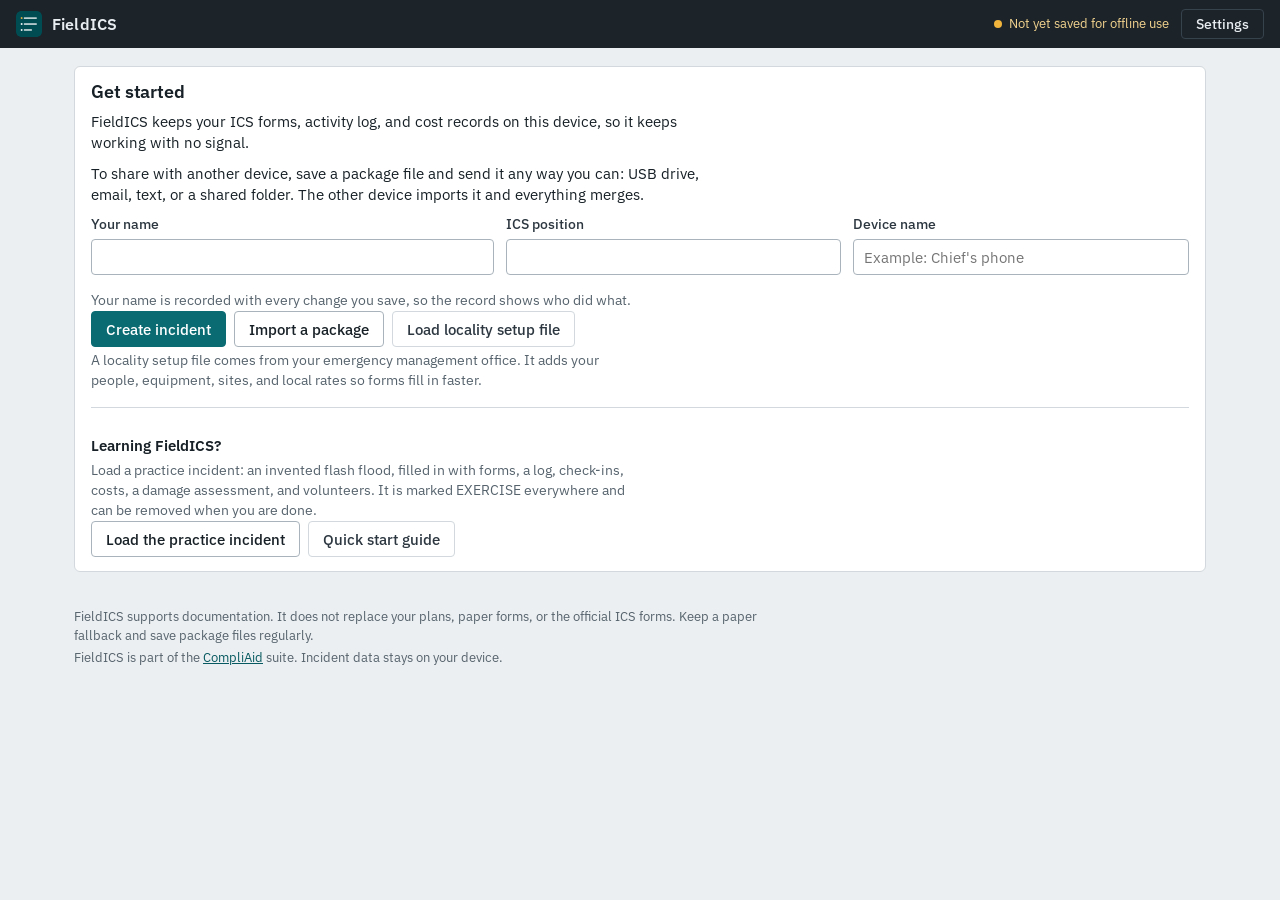
==== commit 2f750ef4: "FieldICS 0.4: the rest of the IAP, damage assessment, volunteers, close-out - ICS 205A, 206, 207, 20" ====
--- a/fieldics/index.html
+++ b/fieldics/index.html
@@ -59,16 +59,24 @@
 
   <dialog id="quickLogDialog">
     <form id="qlForm" method="dialog" autocomplete="off">
-      <h2>Log it</h2>
-      <p class="hint">Adds an entry to the ICS 214 activity log without leaving this screen.</p>
-      <div class="field">
-        <label for="qlText">What happened</label>
+      <h2 id="qlTitle">Log it</h2>
+      <div class="seg" role="radiogroup" aria-label="Where this goes">
+        <label class="seg-opt"><input type="radio" name="qlMode" id="qlModeLog" value="log" checked> Activity log (214)</label>
+        <label class="seg-opt"><input type="radio" name="qlMode" id="qlModeNote" value="note"> Note</label>
+      </div>
+      <p class="hint" id="qlHint">Adds an entry to the ICS 214 activity log without leaving this screen.</p>
+      <div class="field">
+        <label for="qlText" id="qlTextLabel">What happened</label>
         <textarea id="qlText" rows="4" maxlength="5000" required></textarea>
       </div>
       <div class="grid two">
-        <div class="field">
+        <div class="field" id="qlTimeBox">
           <label for="qlTime">Time of activity</label>
           <input type="datetime-local" id="qlTime">
+        </div>
+        <div class="field" id="qlKindBox" hidden>
+          <label for="qlKind">Kind of note</label>
+          <select id="qlKind"></select>
         </div>
         <div class="field" id="qlNameBox">
           <label for="qlName">Your name</label>
@@ -134,6 +142,7 @@
             <input type="text" id="incDisaster" maxlength="60" placeholder="DR-0000-VA">
           </div>
         </div>
+        <label class="check top field" for="incAltDebris"><input type="checkbox" id="incAltDebris"> The applicant elected the PA alternative procedures for debris removal. Straight time of budgeted employees on Category A work is then eligible, so FieldICS stops setting it apart.</label>
       </details>
       <p id="incError" class="error" role="alert" hidden></p>
       <div class="row space">
@@ -215,6 +224,10 @@
         <button type="button" id="setSetupBtn" class="btn btn-quiet">Locality setup <span id="setSetupState" class="count"></span></button>
         <button type="button" id="setLockBtn" class="btn btn-quiet">Device lock <span id="setLockState" class="count"></span></button>
         <button type="button" id="setClockBtn" class="btn btn-quiet">Clock check</button>
+        <button type="button" id="setSyncBtn" class="btn btn-quiet">Shared folder <span id="setSyncState" class="count"></span></button>
+        <button type="button" id="setPracticeBtn" class="btn btn-quiet">Practice incident</button>
+        <button type="button" id="setHelpBtn" class="btn btn-quiet">Quick start</button>
+        <button type="button" id="setDiagBtn" class="btn btn-quiet">Diagnostics file</button>
       </div>
       <p id="setInfo" class="hint"></p>
       <div class="row end">
@@ -376,6 +389,10 @@
   <script src="js/core.js"></script>
   <script src="js/store.js"></script>
   <script src="js/print.js"></script>
+  <script src="js/xlsx.js"></script>
+  <script src="js/costbook.js"></script>
+  <script src="js/assess.js"></script>
+  <script src="js/practice.js"></script>
   <script src="js/checks.js"></script>
   <script src="js/setup.js"></script>
   <script src="js/metrics.js"></script>
@@ -396,11 +413,18 @@
   <script src="js/app/share.js"></script>
   <script src="js/app/printing.js"></script>
   <script src="js/app/checkin.js"></script>
+  <script src="js/app/notes.js"></script>
+  <script src="js/app/planning.js"></script>
+  <script src="js/app/damage.js"></script>
+  <script src="js/app/volunteers.js"></script>
   <script src="js/app/locality.js"></script>
   <script src="js/app/readiness.js"></script>
   <script src="js/app/tools.js"></script>
   <script src="js/app/lock.js"></script>
   <script src="js/app/transfer.js"></script>
+  <script src="js/app/closeout.js"></script>
+  <script src="js/app/sync.js"></script>
+  <script src="js/app/help.js"></script>
   <script src="js/app/main.js"></script>
 </body>
 </html>
--- a/fieldics/styles.css
+++ b/fieldics/styles.css
@@ -705,7 +705,12 @@
 table.data th, table.data td { text-align: left; padding: 7px 10px; border-bottom: 1px solid var(--line); vertical-align: top; }
 table.data th { font-family: var(--font-cond); font-weight: 600; font-size: 0.82rem; color: var(--muted); background: var(--soft); }
 table.data tr:last-child td { border-bottom: 0; }
-table.data td:first-child { min-width: 9.5em; }
+table.data td:first-child { min-width: 7em; }
+@media (max-width: 599px) {
+  table.data th, table.data td { padding: 7px 6px; }
+  table.data td:first-child { min-width: 5.6em; }
+  table.data th { font-size: 0.78rem; }
+}
 table.data .num { text-align: right; font-variant-numeric: tabular-nums; white-space: nowrap; }
 table.data tr.total td { font-weight: 600; background: var(--soft); }
 .small-title { font-size: 0.95rem; margin: 16px 0 6px; }
@@ -743,6 +748,39 @@
 .entry-text { margin: 4px 0 6px; white-space: pre-wrap; overflow-wrap: anywhere; }
 .entry-foot { display: flex; justify-content: space-between; align-items: center; gap: 8px; flex-wrap: wrap; font-size: 0.8rem; color: var(--muted); }
 .entry-foot .btn { min-height: 28px; font-size: 0.8rem; }
+
+/* ---------- notes ---------- */
+
+.note-form { margin: 12px 0 4px; }
+.note-form textarea { min-height: 76px; }
+.note-form-row { margin-top: 8px; }
+.note-form-row select { width: auto; min-width: 140px; flex: 0 1 auto; }
+.note-form-row .btn-primary { margin-left: auto; }
+.note-filters input[type="search"] { flex: 1 1 220px; width: auto; }
+.note-filters select { flex: 0 1 200px; }
+.notes { list-style: none; margin: 4px 0 0; padding: 0; border: 1px solid var(--line); border-radius: var(--r-sm); overflow: hidden; }
+.notes:empty { display: none; }
+.note { padding: 10px 14px 8px 13px; border-left: 3px solid transparent; background: var(--card); }
+.note + .note { border-top: 1px solid var(--line); }
+.note.is-pinned { border-left-color: var(--action); background: var(--soft); }
+.note.is-open { border-left-color: var(--warn); }
+.note.is-deleted { opacity: 0.55; }
+.note-head { display: flex; flex-wrap: wrap; align-items: center; gap: 4px 10px; font-size: 0.84rem; color: var(--muted); }
+.note-time { font-family: var(--font-cond); font-weight: 600; font-size: 0.92rem; color: var(--text); font-variant-numeric: tabular-nums; }
+.note-text { margin: 5px 0 4px; white-space: pre-wrap; overflow-wrap: anywhere; }
+.note-meta { margin: 0 0 4px; font-size: 0.8rem; color: var(--muted); }
+.note-actions { display: flex; flex-wrap: wrap; gap: 6px; margin: 4px 0 2px; }
+.note-actions .btn { min-height: 28px; font-size: 0.8rem; padding: 0 9px; }
+.tag-pin { background: var(--action-tint); color: var(--action-ink); }
+.tag-ok { background: var(--ok-bg); color: var(--ok); }
+
+/* Two-way choice shown as one control (Log it: 214 entry or note). */
+.seg { display: inline-flex; border: 1px solid var(--line-strong); border-radius: var(--r-sm); overflow: hidden; margin: 0 0 8px; }
+.seg-opt { display: inline-flex; align-items: center; gap: 6px; min-height: var(--ctl-sm); padding: 0 14px; cursor: pointer; font-weight: 500; font-size: 0.9rem; color: var(--text-2); }
+.seg-opt + .seg-opt { border-left: 1px solid var(--line-strong); }
+.seg-opt input { position: absolute; opacity: 0; width: 1px; height: 1px; }
+.seg-opt:has(input:checked) { background: var(--action); color: #fff; }
+.seg-opt:has(input:focus-visible) { outline: 2px solid var(--focus); outline-offset: -2px; }
 
 /* ---------- dialogs ---------- */
 
@@ -955,8 +993,8 @@
   --muted: #9ba8b2;
   --line: #2a333b;
   --line-strong: #46525c;
-  --action: #138a93;
-  --action-dark: #0f747c;
+  --action: #0f7a83;
+  --action-dark: #0d6d75;
   --action-tint: #16343a;
   --action-ink: #6cc3ca;
   --ok: #7fd3a5;
@@ -994,8 +1032,8 @@
     --tag-ink: #d5dde3;
     --correction-bg: #231e10;
     --bar-bg: rgba(23, 29, 34, 0.97);
-    --action: #138a93;
-    --action-dark: #0f747c;
+    --action: #0f7a83;
+    --action-dark: #0d6d75;
     --action-tint: #16343a;
     --action-ink: #6cc3ca;
     --ok: #7fd3a5;
@@ -1017,6 +1055,104 @@
 @media (prefers-reduced-motion: reduce) {
   * { transition: none !important; scroll-behavior: auto !important; }
 }
+
+
+/* ---------- version 0.4: flags, assessments, sign-offs, close-out, shared folder ---------- */
+
+/* Phone: the incident strip folds to one line. */
+.strip-summary { display: none; }
+@media (max-width: 719px) {
+  .strip-summary {
+    display: flex;
+    align-items: center;
+    gap: 10px;
+    width: 100%;
+    min-height: 40px;
+    padding: 4px 0;
+    border: 0;
+    background: transparent;
+    color: var(--chrome-text);
+    font: 600 0.95rem/1.2 var(--font-cond);
+    text-align: left;
+    cursor: pointer;
+  }
+  .strip-name { flex: 1 1 auto; min-width: 0; overflow: hidden; text-overflow: ellipsis; white-space: nowrap; }
+  .strip-period { flex: 0 0 auto; color: var(--chrome-muted); font-weight: 500; font-variant-numeric: tabular-nums; }
+  .strip-caret { flex: 0 0 auto; font-size: 0.78rem; color: var(--chrome-muted); border: 1px solid var(--chrome-line); border-radius: var(--r-sm); padding: 2px 8px; }
+  .context:not(.is-open) .bar-row { display: none; }
+  .context:not(.is-open) .bar { padding-bottom: 0; }
+  .strip-summary:focus-visible { outline: 2px solid var(--focus); outline-offset: 2px; }
+}
+
+.notice-lock { background: var(--danger-bg); border-color: var(--danger); border-left-color: var(--danger); color: var(--text); }
+.notice-sync { background: var(--action-tint); border-color: var(--action); border-left-color: var(--action); color: var(--text); }
+
+.warn-note { background: var(--warn-bg); color: var(--warn-ink); padding: 9px 12px; border-left: 4px solid var(--warn); border-radius: var(--r-sm); font-weight: 500; }
+.flag-box { border: 1px solid var(--warn-line); border-left: 4px solid var(--warn); border-radius: var(--r-sm); background: var(--warn-bg); color: var(--warn-ink); padding: 8px 12px; margin: 10px 0; }
+.flag-box .hint { color: var(--warn-ink); opacity: 0.9; }
+.tag-flag { background: var(--warn-bg); color: var(--warn); }
+
+.cost-preview {
+  border: 1px solid var(--line);
+  border-left: 4px solid var(--action);
+  border-radius: var(--r-sm);
+  background: var(--card);
+  padding: 8px 12px;
+  margin: 12px 0 0;
+}
+.cost-preview p { margin: 0; }
+.cost-preview .cost-line { font-weight: 600; font-variant-numeric: tabular-nums; }
+.cost-preview .flag-note { margin-top: 6px; color: var(--warn-ink); background: var(--warn-bg); padding: 6px 8px; border-radius: var(--r-sm); }
+
+/* Fixed tables inside a form (ICS 209 blocks 30 to 32, ICS 221 block 6). */
+.matrix-wrap { margin-top: 6px; }
+table.matrix th[scope="row"] { font-weight: 500; text-align: left; min-width: 12em; }
+table.matrix td { padding: 4px 6px; }
+table.matrix td.kind-int input, table.matrix td.kind-number input { width: 6.5em; min-height: var(--ctl-sm); text-align: right; }
+table.matrix td.kind-text input { min-width: 9em; min-height: var(--ctl-sm); }
+table.matrix td.kind-bool { text-align: center; }
+table.matrix td.kind-bool input { width: 22px; height: 22px; }
+
+.geo-row { margin: 2px 0 8px; align-items: center; }
+.geo-status { margin: 0; }
+
+.closed-banner {
+  display: flex;
+  flex-wrap: wrap;
+  align-items: center;
+  justify-content: space-between;
+  gap: 8px 12px;
+  margin: 0 0 12px;
+  padding: 10px 14px;
+  border: 1px solid var(--line-strong);
+  border-left: 4px solid var(--muted);
+  border-radius: var(--r-sm);
+  background: var(--soft);
+}
+.closed-banner p { margin: 0; max-width: 80ch; }
+fieldset.readonly { border: 0; padding: 0; margin: 0; min-width: 0; }
+fieldset.readonly .btn, fieldset.readonly .geo-row { display: none; }
+fieldset.readonly input, fieldset.readonly textarea, fieldset.readonly select { opacity: 1; color: var(--text); background: var(--soft); }
+
+.signoffs { display: grid; gap: 4px; justify-items: start; margin: 6px 0 0; }
+.signoffs .signoff { margin: 0; font-size: 0.88rem; color: var(--muted); }
+.signoffs .signoff.is-current { color: var(--ok); font-weight: 500; }
+
+.tag-level { font-weight: 600; }
+.tag-level.lvl-destroyed { background: #4a0d0d; color: #fff; }
+.tag-level.lvl-major { background: #b42318; color: #fff; }
+.tag-level.lvl-minor { background: #f0b43c; color: #2b1d00; }
+.tag-level.lvl-affected { background: #dfe7ec; color: #22313b; }
+.tag-level.lvl-inaccessible { background: #5d6973; color: #fff; }
+
+.practice-box { margin-top: 16px; padding-top: 12px; border-top: 1px solid var(--line); }
+
+img.is-loading { background: var(--soft); min-width: 40px; min-height: 30px; }
+.photo-gone { font-size: 0.75rem; color: var(--muted); padding: 4px; }
+
+.help h3 { margin: 14px 0 6px; }
+.help ol, .help ul { margin: 0 0 10px; padding-left: 22px; }
+.help li { margin: 0 0 4px; }
 
 /* Printouts stay black on white in every theme. */
 .preview, .p-doc { background: #fff; color: #000; }
@@ -1114,6 +1250,20 @@
 .p-cover-title { font-size: 22pt; margin-top: 0.6in; }
 .p-cover-sub { text-align: center; font-size: 12pt; margin: 0 0 18px; }
 .p-step { margin: 0 0 6px; }
+.p-flagnote { font-size: 8pt; margin-top: 4px; }
+table.p-matrix { width: auto; min-width: 60%; }
+table.p-matrix td.p-c-int, table.p-matrix td.p-c-number { text-align: right; min-width: 0.9in; }
+table.p-matrix td.p-c-bool { text-align: center; width: 0.7in; }
+td.p-rowhead { font-weight: 700; font-size: 8pt; }
+table.p-215 { font-size: 7.5pt; table-layout: auto; }
+table.p-215 tr.p-215-first td { border-top: 2px solid #000; }
+table.p-215 td.p-rowhead { width: 0.45in; }
+.p-org-207 .p-org-box { width: 1.75in; }
+.p-org-207 .p-org-sections { align-items: flex-start; gap: 8px; }
+.p-org-col { display: flex; flex-direction: column; align-items: center; gap: 4px; }
+.p-org-sub { min-height: 0.4in; font-size: 8pt; }
+.p-org-unit { width: 1.55in !important; margin-left: 0.2in; }
+.p-signoff { font-weight: 700; color: #000; }
 .preview .p-break { margin-top: 18px; padding-top: 18px; border-top: 2px dashed #999; }
 
 @media print {
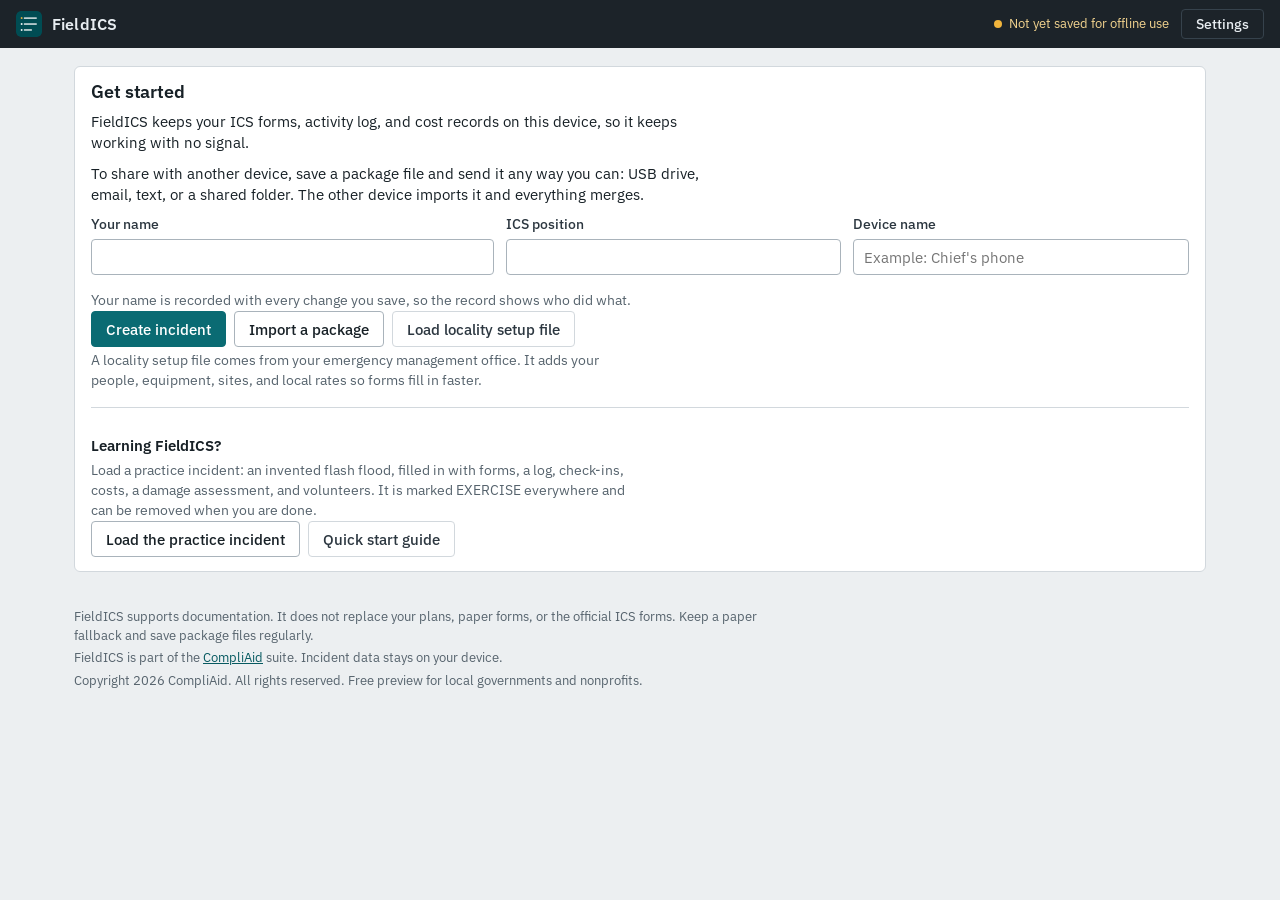
==== commit 80f859d7: "FieldICS: CompliAid copyright and free preview license All rights reserved by CompliAid. Local gover" ====
--- a/fieldics/index.html
+++ b/fieldics/index.html
@@ -49,6 +49,7 @@
       <footer class="foot">
         <p>FieldICS supports documentation. It does not replace your plans, paper forms, or the official ICS forms. Keep a paper fallback and save package files regularly.</p>
         <p>FieldICS is part of the <a href="https://compliaid.com/">CompliAid</a> suite. Incident data stays on your device.</p>
+        <p>Copyright 2026 CompliAid. All rights reserved. Free preview for local governments and nonprofits.</p>
       </footer>
     </div>
   </div>
